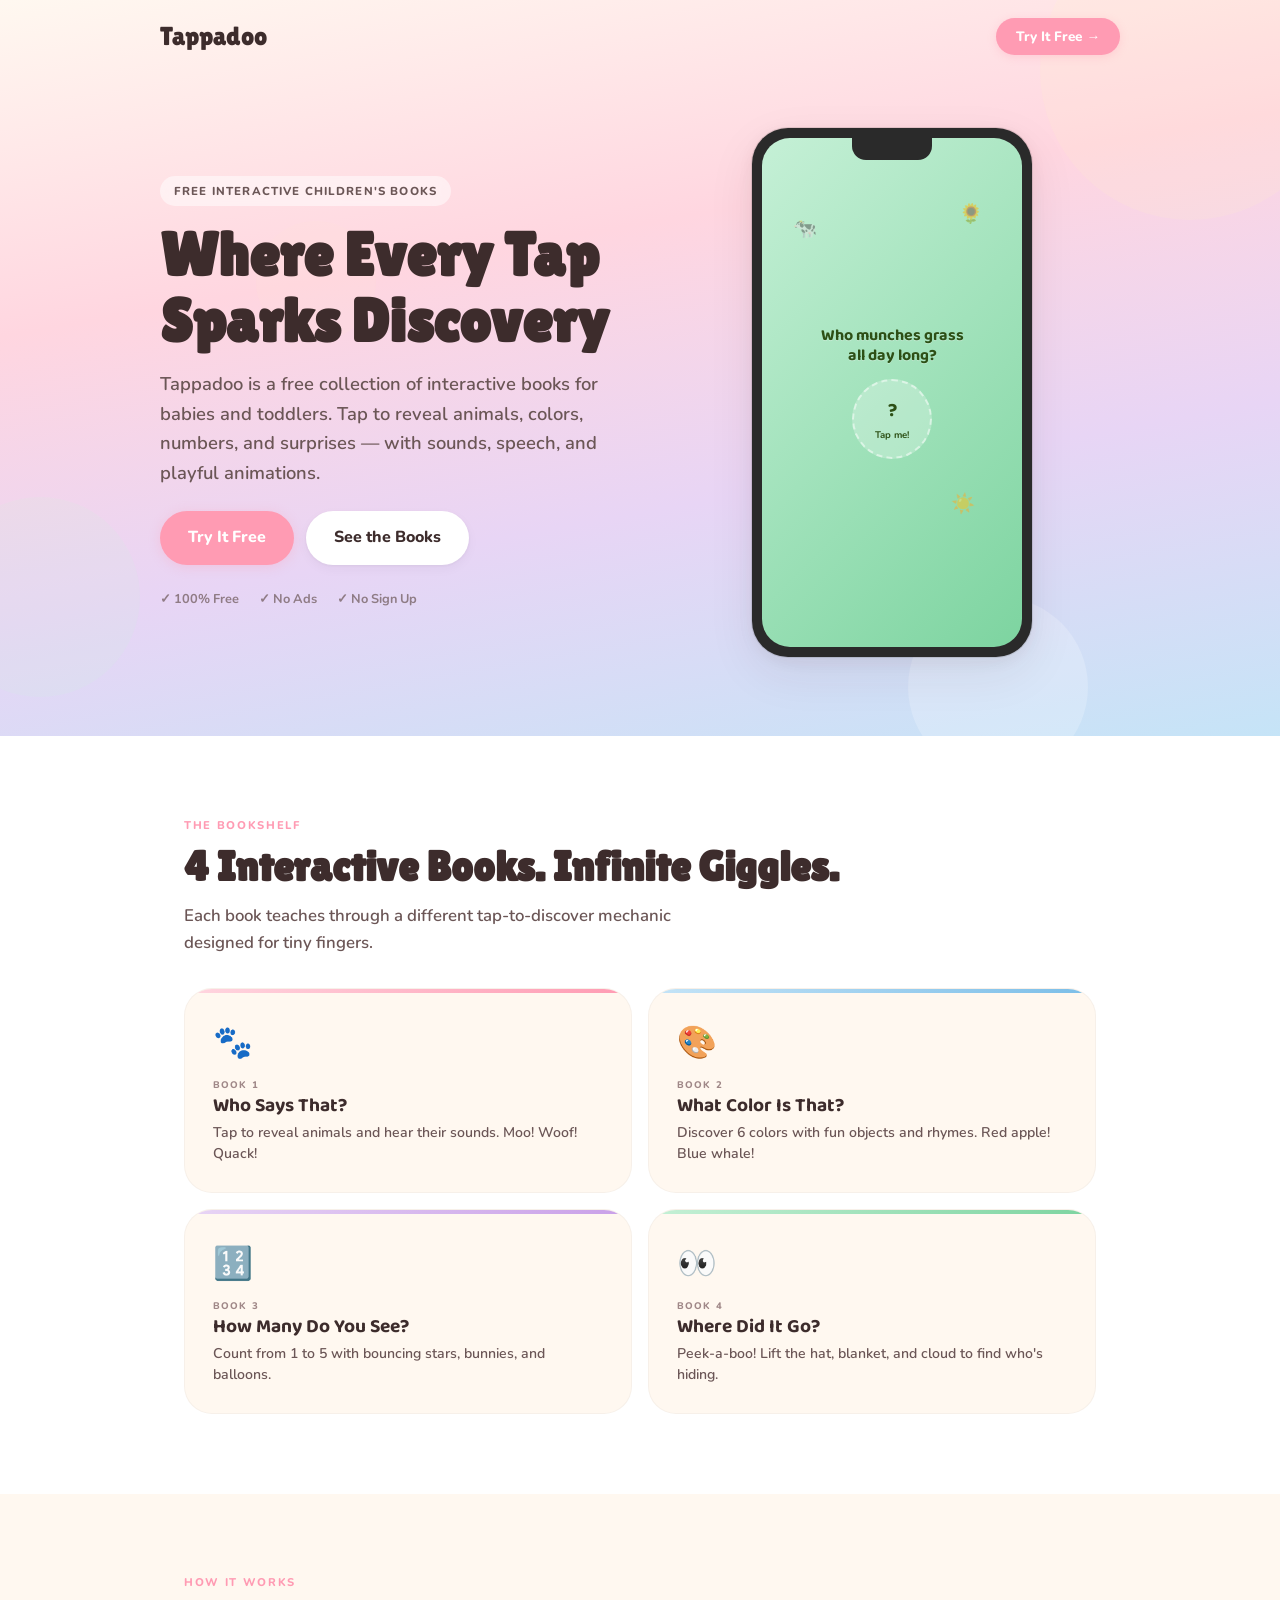
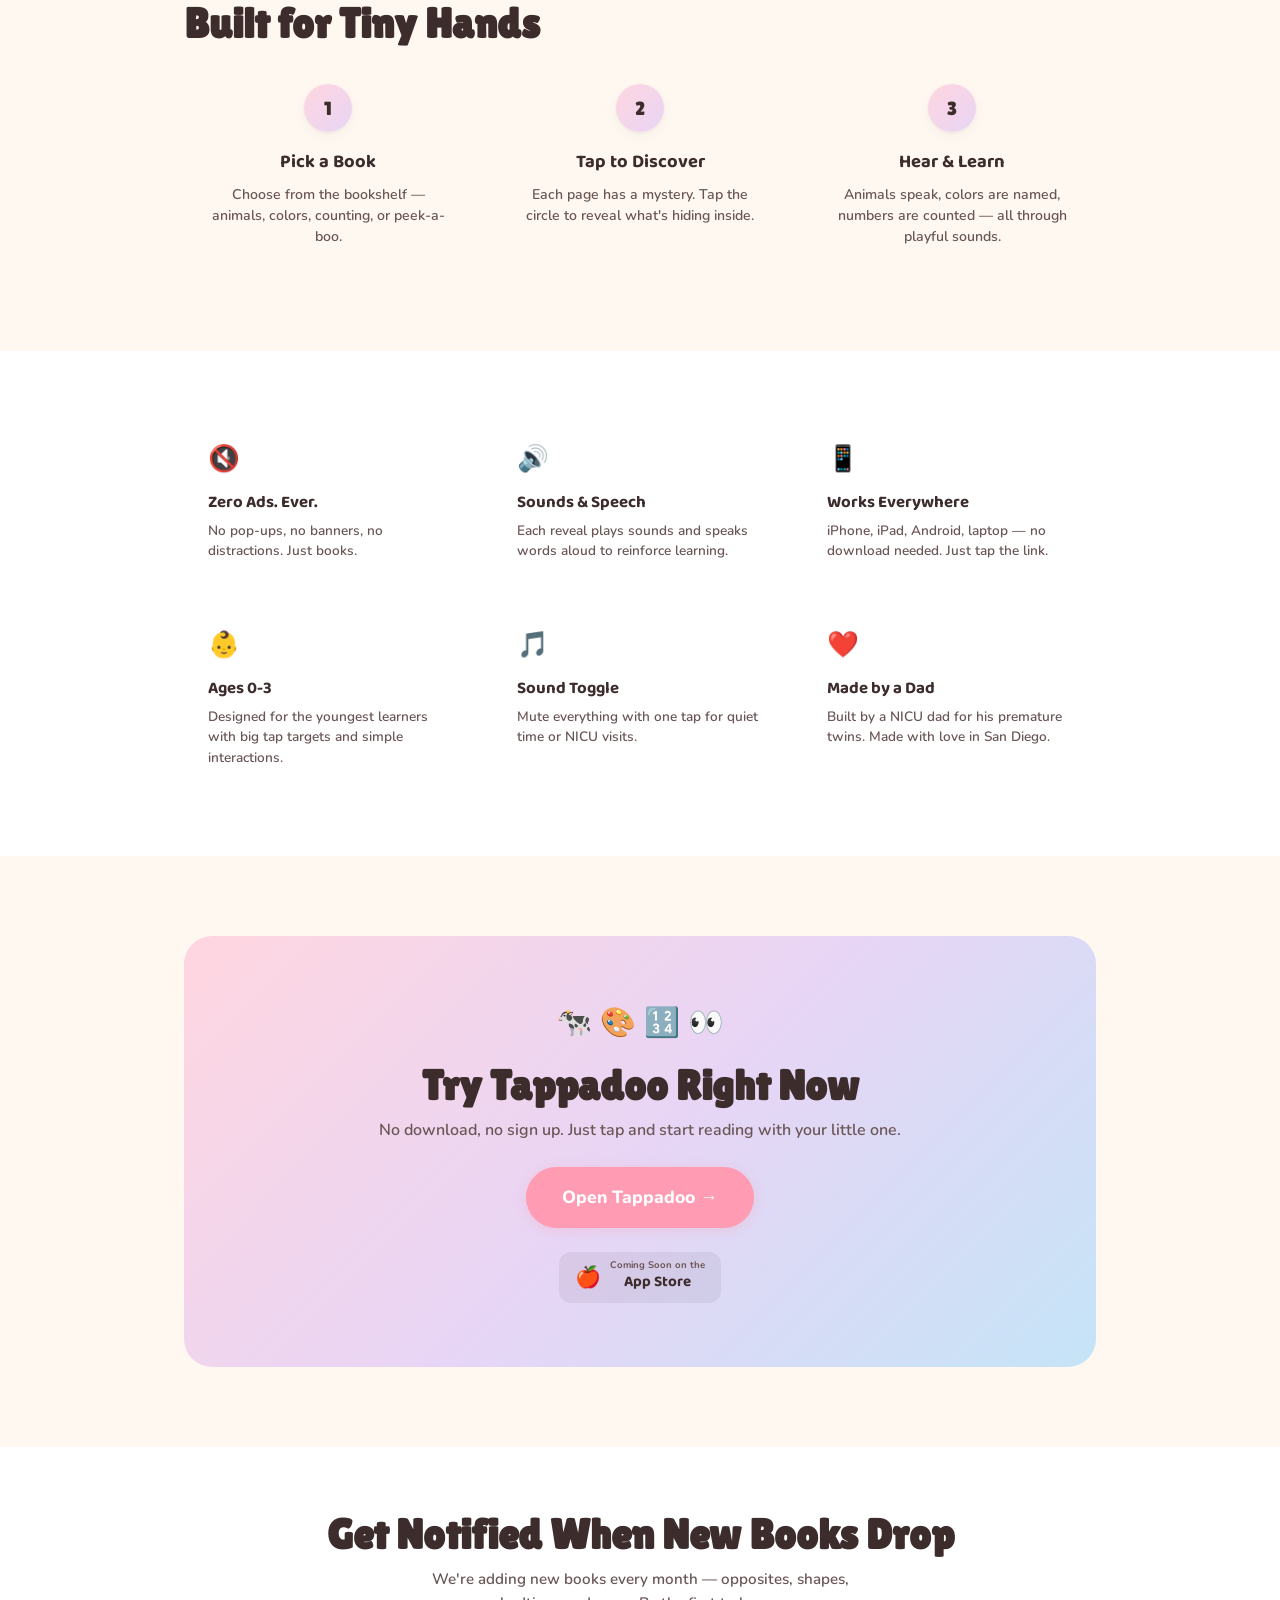
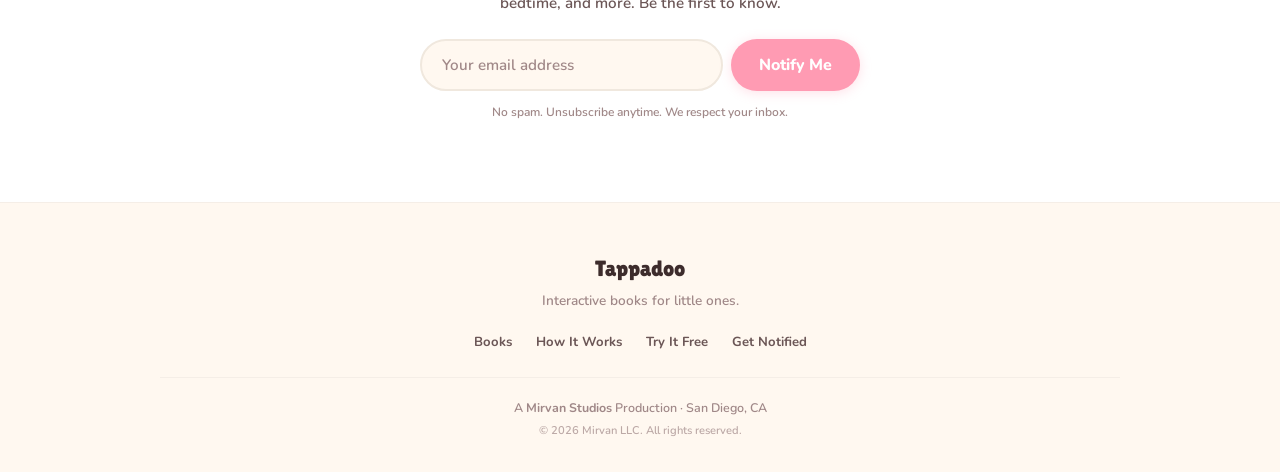
==== index.html @ 37765cff "first commit" ====
<!DOCTYPE html>
<html lang="en">
<head>
  <meta charset="UTF-8" />
  <meta name="viewport" content="width=device-width, initial-scale=1.0" />
  <title>Tappadoo — Free Interactive Books for Babies & Toddlers</title>
  <meta name="description" content="Tappadoo is a free interactive children's book app. Babies and toddlers learn animals, colors, counting, and more through tap-to-discover books. Try it free!" />
  <meta name="keywords" content="interactive children's book, baby book app, toddler learning app, interactive baby book, free kids book, educational app for babies" />
  <meta property="og:title" content="Tappadoo — Free Interactive Books for Babies & Toddlers" />
  <meta property="og:description" content="Tap, discover, and learn! Free interactive books that teach animals, colors, counting, and more." />
  <meta property="og:type" content="website" />
  <meta property="og:url" content="https://interactivechildrensbook.com" />
  <meta name="twitter:card" content="summary_large_image" />
  <meta name="theme-color" content="#FFF8F0" />
  <link rel="canonical" href="https://interactivechildrensbook.com" />
  <link rel="preconnect" href="https://fonts.googleapis.com" />
  <link href="https://fonts.googleapis.com/css2?family=Baloo+2:wght@400;500;600;700;800&family=Lilita+One&family=Nunito:wght@400;600;700;800&display=swap" rel="stylesheet" />
  <link rel="stylesheet" href="landing.css" />
</head>
<body>

  <!-- NAV -->
  <nav class="nav">
    <div class="nav-inner">
      <a href="/" class="nav-logo">Tappadoo</a>
      <a href="#try" class="nav-cta">Try It Free →</a>
    </div>
  </nav>

  <!-- HERO -->
  <header class="hero" id="top">
    <div class="hero-bg-shapes">
      <div class="shape shape-1"></div>
      <div class="shape shape-2"></div>
      <div class="shape shape-3"></div>
      <div class="shape shape-4"></div>
    </div>
    <div class="hero-inner">
      <div class="hero-text">
        <div class="hero-badge">Free Interactive Children's Books</div>
        <h1>Where Every Tap<br>Sparks Discovery</h1>
        <p class="hero-sub">Tappadoo is a free collection of interactive books for babies and toddlers. Tap to reveal animals, colors, numbers, and surprises — with sounds, speech, and playful animations.</p>
        <div class="hero-actions">
          <a href="#try" class="btn btn-primary">Try It Free</a>
          <a href="#books" class="btn btn-secondary">See the Books</a>
        </div>
        <div class="hero-trust">
          <span class="trust-item">✓ 100% Free</span>
          <span class="trust-item">✓ No Ads</span>
          <span class="trust-item">✓ No Sign Up</span>
        </div>
      </div>
      <div class="hero-visual">
        <div class="phone-frame">
          <div class="phone-screen">
            <div class="phone-demo">
              <div class="demo-bg"></div>
              <div class="demo-float demo-f1">🐄</div>
              <div class="demo-float demo-f2">🌻</div>
              <div class="demo-float demo-f3">☀️</div>
              <p class="demo-question">Who munches grass<br>all day long?</p>
              <div class="demo-tap-circle">
                <span>?</span>
                <small>Tap me!</small>
              </div>
            </div>
          </div>
        </div>
      </div>
    </div>
  </header>

  <!-- BOOKS -->
  <section class="books" id="books">
    <div class="section-inner">
      <div class="section-label">The Bookshelf</div>
      <h2>4 Interactive Books. Infinite Giggles.</h2>
      <p class="section-sub">Each book teaches through a different tap-to-discover mechanic designed for tiny fingers.</p>

      <div class="book-grid">
        <div class="book-item" style="--accent: #FFD6E0; --accent-deep: #FF9BB3;">
          <div class="book-item-icon">🐾</div>
          <div class="book-item-num">Book 1</div>
          <h3>Who Says That?</h3>
          <p>Tap to reveal animals and hear their sounds. Moo! Woof! Quack!</p>
        </div>
        <div class="book-item" style="--accent: #C5E4F7; --accent-deep: #7BBEE8;">
          <div class="book-item-icon">🎨</div>
          <div class="book-item-num">Book 2</div>
          <h3>What Color Is That?</h3>
          <p>Discover 6 colors with fun objects and rhymes. Red apple! Blue whale!</p>
        </div>
        <div class="book-item" style="--accent: #E8D5F5; --accent-deep: #C9A0E8;">
          <div class="book-item-icon">🔢</div>
          <div class="book-item-num">Book 3</div>
          <h3>How Many Do You See?</h3>
          <p>Count from 1 to 5 with bouncing stars, bunnies, and balloons.</p>
        </div>
        <div class="book-item" style="--accent: #C5F0D6; --accent-deep: #7DD4A0;">
          <div class="book-item-icon">👀</div>
          <div class="book-item-num">Book 4</div>
          <h3>Where Did It Go?</h3>
          <p>Peek-a-boo! Lift the hat, blanket, and cloud to find who's hiding.</p>
        </div>
      </div>
    </div>
  </section>

  <!-- HOW IT WORKS -->
  <section class="how" id="how">
    <div class="section-inner">
      <div class="section-label">How It Works</div>
      <h2>Built for Tiny Hands</h2>
      <div class="how-grid">
        <div class="how-step">
          <div class="how-num">1</div>
          <h3>Pick a Book</h3>
          <p>Choose from the bookshelf — animals, colors, counting, or peek-a-boo.</p>
        </div>
        <div class="how-step">
          <div class="how-num">2</div>
          <h3>Tap to Discover</h3>
          <p>Each page has a mystery. Tap the circle to reveal what's hiding inside.</p>
        </div>
        <div class="how-step">
          <div class="how-num">3</div>
          <h3>Hear & Learn</h3>
          <p>Animals speak, colors are named, numbers are counted — all through playful sounds.</p>
        </div>
      </div>
    </div>
  </section>

  <!-- FEATURES -->
  <section class="features">
    <div class="section-inner">
      <div class="features-grid">
        <div class="feature">
          <div class="feature-icon">🔇</div>
          <h3>Zero Ads. Ever.</h3>
          <p>No pop-ups, no banners, no distractions. Just books.</p>
        </div>
        <div class="feature">
          <div class="feature-icon">🔊</div>
          <h3>Sounds & Speech</h3>
          <p>Each reveal plays sounds and speaks words aloud to reinforce learning.</p>
        </div>
        <div class="feature">
          <div class="feature-icon">📱</div>
          <h3>Works Everywhere</h3>
          <p>iPhone, iPad, Android, laptop — no download needed. Just tap the link.</p>
        </div>
        <div class="feature">
          <div class="feature-icon">👶</div>
          <h3>Ages 0-3</h3>
          <p>Designed for the youngest learners with big tap targets and simple interactions.</p>
        </div>
        <div class="feature">
          <div class="feature-icon">🎵</div>
          <h3>Sound Toggle</h3>
          <p>Mute everything with one tap for quiet time or NICU visits.</p>
        </div>
        <div class="feature">
          <div class="feature-icon">❤️</div>
          <h3>Made by a Dad</h3>
          <p>Built by a NICU dad for his premature twins. Made with love in San Diego.</p>
        </div>
      </div>
    </div>
  </section>

  <!-- CTA -->
  <section class="cta-section" id="try">
    <div class="section-inner">
      <div class="cta-box">
        <div class="cta-emojis">
          <span>🐄</span><span>🎨</span><span>🔢</span><span>👀</span>
        </div>
        <h2>Try Tappadoo Right Now</h2>
        <p>No download, no sign up. Just tap and start reading with your little one.</p>
        <a href="https://tappadoo.vercel.app" target="_blank" rel="noopener" class="btn btn-primary btn-lg">Open Tappadoo →</a>
        <div class="cta-coming">
          <div class="app-store-badge">
            <span class="badge-icon">🍎</span>
            <div>
              <small>Coming Soon on the</small>
              <strong>App Store</strong>
            </div>
          </div>
        </div>
      </div>
    </div>
  </section>

  <!-- EMAIL SIGNUP -->
  <section class="signup" id="notify">
    <div class="section-inner">
      <h2>Get Notified When New Books Drop</h2>
      <p>We're adding new books every month — opposites, shapes, bedtime, and more. Be the first to know.</p>
      <form class="signup-form" action="https://formspree.io/f/YOURFORMID" method="POST">
        <input type="email" name="email" placeholder="Your email address" required />
        <button type="submit" class="btn btn-primary">Notify Me</button>
      </form>
      <small class="signup-note">No spam. Unsubscribe anytime. We respect your inbox.</small>
    </div>
  </section>

  <!-- FOOTER -->
  <footer class="footer">
    <div class="footer-inner">
      <div class="footer-brand">
        <span class="footer-logo">Tappadoo</span>
        <p>Interactive books for little ones.</p>
      </div>
      <div class="footer-links">
        <a href="#books">Books</a>
        <a href="#how">How It Works</a>
        <a href="#try">Try It Free</a>
        <a href="#notify">Get Notified</a>
      </div>
      <div class="footer-bottom">
        <p>A <strong>Mirvan Studios</strong> Production · San Diego, CA</p>
        <p class="footer-copy">© 2026 Mirvan LLC. All rights reserved.</p>
      </div>
    </div>
  </footer>

  <script>
    // Smooth scroll for anchor links
    document.querySelectorAll('a[href^="#"]').forEach(a => {
      a.addEventListener('click', e => {
        e.preventDefault();
        const el = document.querySelector(a.getAttribute('href'));
        if (el) el.scrollIntoView({ behavior: 'smooth', block: 'start' });
      });
    });

    // Navbar shrink on scroll
    const nav = document.querySelector('.nav');
    window.addEventListener('scroll', () => {
      nav.classList.toggle('nav-scrolled', window.scrollY > 40);
    });

    // Fade-in on scroll
    const observer = new IntersectionObserver((entries) => {
      entries.forEach(entry => {
        if (entry.isIntersecting) {
          entry.target.classList.add('visible');
        }
      });
    }, { threshold: 0.1, rootMargin: '0px 0px -40px 0px' });

    document.querySelectorAll('.book-item, .how-step, .feature, .cta-box').forEach(el => {
      el.classList.add('fade-target');
      observer.observe(el);
    });
  </script>
</body>
</html>
---- landing.css ----
/* ============================================
   TAPPADOO LANDING — landing.css
   Warm pastel nursery aesthetic
   ============================================ */

@import url('https://fonts.googleapis.com/css2?family=Baloo+2:wght@400;500;600;700;800&family=Lilita+One&family=Nunito:wght@400;600;700;800&display=swap');

:root {
  --cream: #FFF8F0;
  --cream-dark: #F0E8DE;
  --blush: #FFD6E0;
  --blush-deep: #FF9BB3;
  --lavender: #E8D5F5;
  --lavender-deep: #C9A0E8;
  --mint: #C5F0D6;
  --mint-deep: #7DD4A0;
  --sky: #C5E4F7;
  --sky-deep: #7BBEE8;
  --peach: #FFE0C8;
  --peach-deep: #FFB88A;
  --lemon: #FFF4B8;
  --coral: #FF8A80;
  --text: #3D2C2C;
  --text-mid: #6B5656;
  --text-light: #A08888;
  --white: #FFFFFF;
  --radius: 20px;
  --radius-lg: 28px;
  --shadow-sm: 0 1px 3px rgba(60,40,40,0.05), 0 4px 12px rgba(60,40,40,0.04);
  --shadow-md: 0 2px 8px rgba(60,40,40,0.06), 0 8px 24px rgba(60,40,40,0.06);
  --shadow-lg: 0 4px 16px rgba(60,40,40,0.06), 0 16px 48px rgba(60,40,40,0.08);
}

*, *::before, *::after { box-sizing: border-box; margin: 0; padding: 0; }

html {
  scroll-behavior: smooth;
  -webkit-text-size-adjust: 100%;
}

body {
  font-family: 'Nunito', sans-serif;
  background: var(--cream);
  color: var(--text);
  line-height: 1.6;
  overflow-x: hidden;
}

.section-inner {
  max-width: 960px;
  margin: 0 auto;
  padding: 0 1.5rem;
}

/* Scroll fade-in */
.fade-target {
  opacity: 0;
  transform: translateY(20px);
  transition: opacity 0.5s ease, transform 0.5s ease;
}

.fade-target.visible {
  opacity: 1;
  transform: translateY(0);
}

/* ============================================
   NAV
   ============================================ */
.nav {
  position: fixed;
  top: 0;
  left: 0;
  right: 0;
  z-index: 100;
  padding: 1rem 1.5rem;
  transition: all 0.3s ease;
}

.nav-scrolled {
  background: rgba(255,248,240,0.92);
  backdrop-filter: blur(12px);
  box-shadow: 0 1px 8px rgba(60,40,40,0.06);
  padding: 0.6rem 1.5rem;
}

.nav-inner {
  max-width: 960px;
  margin: 0 auto;
  display: flex;
  align-items: center;
  justify-content: space-between;
}

.nav-logo {
  font-family: 'Lilita One', cursive;
  font-size: 1.6rem;
  color: var(--text);
  text-decoration: none;
}

.nav-cta {
  font-family: 'Nunito', sans-serif;
  font-weight: 800;
  font-size: 0.85rem;
  color: var(--white);
  background: var(--blush-deep);
  padding: 8px 20px;
  border-radius: 50px;
  text-decoration: none;
  transition: all 0.2s ease;
  box-shadow: 0 2px 8px rgba(255,155,179,0.3);
}

.nav-cta:hover { transform: translateY(-1px); box-shadow: 0 4px 12px rgba(255,155,179,0.4); }

/* ============================================
   BUTTONS
   ============================================ */
.btn {
  display: inline-flex;
  align-items: center;
  gap: 0.4rem;
  font-family: 'Nunito', sans-serif;
  font-weight: 800;
  font-size: 1rem;
  padding: 14px 28px;
  border-radius: 50px;
  text-decoration: none;
  border: none;
  cursor: pointer;
  transition: all 0.2s ease;
}

.btn-primary {
  background: var(--blush-deep);
  color: var(--white);
  box-shadow: 0 2px 12px rgba(255,155,179,0.3);
}

.btn-primary:hover {
  transform: translateY(-2px);
  box-shadow: 0 4px 20px rgba(255,155,179,0.4);
}

.btn-secondary {
  background: var(--white);
  color: var(--text);
  box-shadow: var(--shadow-sm);
}

.btn-secondary:hover {
  transform: translateY(-2px);
  box-shadow: var(--shadow-md);
}

.btn-lg {
  font-size: 1.1rem;
  padding: 16px 36px;
}

/* ============================================
   HERO
   ============================================ */
.hero {
  position: relative;
  padding: 7rem 1.5rem 4rem;
  overflow: hidden;
  background: linear-gradient(170deg, var(--cream) 0%, var(--blush) 35%, var(--lavender) 65%, var(--sky) 100%);
}

.hero-bg-shapes {
  position: absolute;
  inset: 0;
  overflow: hidden;
  pointer-events: none;
}

.shape {
  position: absolute;
  border-radius: 50%;
  opacity: 0.12;
}

.shape-1 { width: 300px; height: 300px; background: var(--lemon); top: -80px; right: -60px; }
.shape-2 { width: 200px; height: 200px; background: var(--mint); bottom: 40px; left: -60px; }
.shape-3 { width: 120px; height: 120px; background: var(--peach); top: 30%; left: 20%; }
.shape-4 { width: 180px; height: 180px; background: var(--white); bottom: -40px; right: 15%; opacity: 0.2; }

.hero-inner {
  max-width: 960px;
  margin: 0 auto;
  display: grid;
  grid-template-columns: 1fr;
  gap: 3rem;
  align-items: center;
  position: relative;
  z-index: 1;
}

@media (min-width: 700px) {
  .hero-inner {
    grid-template-columns: 1fr 1fr;
    gap: 3rem;
  }
  .hero { padding: 8rem 1.5rem 5rem; }
}

.hero-badge {
  display: inline-block;
  font-size: 0.72rem;
  font-weight: 800;
  letter-spacing: 0.1em;
  text-transform: uppercase;
  background: rgba(255,255,255,0.5);
  backdrop-filter: blur(8px);
  color: var(--text-mid);
  padding: 6px 14px;
  border-radius: 50px;
  margin-bottom: 1rem;
}

.hero h1 {
  font-family: 'Lilita One', cursive;
  font-size: clamp(2.4rem, 7vw, 3.8rem);
  line-height: 1.08;
  color: var(--text);
  margin-bottom: 1rem;
}

.hero-sub {
  font-size: clamp(1rem, 2.5vw, 1.15rem);
  color: var(--text-mid);
  font-weight: 600;
  line-height: 1.6;
  max-width: 480px;
  margin-bottom: 1.5rem;
}

.hero-actions {
  display: flex;
  gap: 0.75rem;
  flex-wrap: wrap;
  margin-bottom: 1.5rem;
}

.hero-trust {
  display: flex;
  gap: 1.25rem;
  flex-wrap: wrap;
}

.trust-item {
  font-size: 0.8rem;
  font-weight: 700;
  color: var(--text-mid);
  opacity: 0.7;
}

/* Phone mockup */
.hero-visual {
  display: flex;
  justify-content: center;
}

.phone-frame {
  width: clamp(220px, 55vw, 280px);
  aspect-ratio: 9 / 17;
  background: #2A2A2A;
  border-radius: 36px;
  padding: 10px;
  box-shadow: var(--shadow-lg), 0 0 0 1px rgba(0,0,0,0.1);
  position: relative;
}

.phone-frame::before {
  content: '';
  position: absolute;
  top: 10px;
  left: 50%;
  transform: translateX(-50%);
  width: 80px;
  height: 22px;
  background: #2A2A2A;
  border-radius: 0 0 14px 14px;
  z-index: 2;
}

.phone-screen {
  width: 100%;
  height: 100%;
  border-radius: 28px;
  overflow: hidden;
  position: relative;
}

.phone-demo {
  width: 100%;
  height: 100%;
  display: flex;
  flex-direction: column;
  align-items: center;
  justify-content: center;
  position: relative;
  padding: 1rem;
}

.demo-bg {
  position: absolute;
  inset: 0;
  background: linear-gradient(135deg, #C5F0D6 0%, #7DD4A0 100%);
}

.demo-float {
  position: absolute;
  font-size: 1.2rem;
  opacity: 0.5;
  z-index: 1;
}

.demo-f1 { top: 15%; left: 12%; animation: floatAround 6s ease-in-out infinite; }
.demo-f2 { top: 12%; right: 15%; animation: floatAround 5s ease-in-out 0.5s infinite; }
.demo-f3 { bottom: 25%; right: 18%; animation: floatAround 7s ease-in-out 1s infinite; }

.demo-question {
  font-family: 'Baloo 2', cursive;
  font-size: clamp(0.85rem, 2.5vw, 1rem);
  font-weight: 700;
  color: #2d5016;
  text-align: center;
  position: relative;
  z-index: 1;
  line-height: 1.3;
  margin-bottom: 0.75rem;
  text-shadow: 0 1px 0 rgba(255,255,255,0.3);
}

.demo-tap-circle {
  width: 80px;
  height: 80px;
  border-radius: 50%;
  background: rgba(255,255,255,0.25);
  border: 2px dashed rgba(255,255,255,0.5);
  display: flex;
  flex-direction: column;
  align-items: center;
  justify-content: center;
  position: relative;
  z-index: 1;
  animation: pulse 2s ease-in-out infinite;
  color: #2d5016;
}

.demo-tap-circle span {
  font-family: 'Baloo 2', cursive;
  font-size: 1.2rem;
  font-weight: 700;
}

.demo-tap-circle small {
  font-family: 'Nunito', sans-serif;
  font-size: 0.6rem;
  font-weight: 700;
}

@keyframes floatAround {
  0%, 100% { transform: translateY(0) rotate(0deg); }
  25% { transform: translateY(-8px) rotate(4deg); }
  75% { transform: translateY(-12px) rotate(-3deg); }
}

@keyframes pulse {
  0%, 100% { transform: scale(1); }
  50% { transform: scale(1.05); opacity: 0.85; }
}

/* ============================================
   SECTION STYLING
   ============================================ */
.section-label {
  font-family: 'Nunito', sans-serif;
  font-size: 0.7rem;
  font-weight: 800;
  letter-spacing: 0.15em;
  text-transform: uppercase;
  color: var(--blush-deep);
  margin-bottom: 0.5rem;
}

section h2 {
  font-family: 'Lilita One', cursive;
  font-size: clamp(1.8rem, 5vw, 2.6rem);
  line-height: 1.15;
  color: var(--text);
  margin-bottom: 0.75rem;
}

.section-sub {
  font-size: clamp(0.95rem, 2.3vw, 1.05rem);
  color: var(--text-mid);
  font-weight: 600;
  max-width: 520px;
  margin-bottom: 2rem;
}

/* ============================================
   BOOKS SECTION
   ============================================ */
.books {
  padding: 5rem 0;
  background: var(--white);
  position: relative;
}

.books::before {
  content: '';
  position: absolute;
  top: -1px;
  left: -5%;
  width: 110%;
  height: 40px;
  background: var(--white);
  border-radius: 0 0 50% 50%;
}

.book-grid {
  display: grid;
  grid-template-columns: 1fr;
  gap: 1rem;
}

@media (min-width: 550px) {
  .book-grid { grid-template-columns: 1fr 1fr; }
}

.book-item {
  background: var(--cream);
  border-radius: var(--radius-lg);
  padding: 1.75rem;
  position: relative;
  overflow: hidden;
  transition: all 0.25s ease;
  border: 1.5px solid rgba(0,0,0,0.03);
}

.book-item::before {
  content: '';
  position: absolute;
  top: 0;
  left: 0;
  right: 0;
  height: 4px;
  background: linear-gradient(90deg, var(--accent), var(--accent-deep));
  border-radius: var(--radius-lg) var(--radius-lg) 0 0;
}

.book-item:hover {
  transform: translateY(-3px);
  box-shadow: var(--shadow-md);
}

.book-item-icon {
  font-size: 2rem;
  margin-bottom: 0.5rem;
}

.book-item-num {
  font-size: 0.6rem;
  font-weight: 800;
  letter-spacing: 0.12em;
  text-transform: uppercase;
  color: var(--text-light);
  margin-bottom: 0.15rem;
}

.book-item h3 {
  font-family: 'Baloo 2', cursive;
  font-size: 1.2rem;
  font-weight: 700;
  color: var(--text);
  margin-bottom: 0.3rem;
  line-height: 1.2;
}

.book-item p {
  font-size: 0.88rem;
  color: var(--text-mid);
  font-weight: 600;
  line-height: 1.5;
}

/* ============================================
   HOW IT WORKS
   ============================================ */
.how {
  padding: 5rem 0;
  background: var(--cream);
}

.how-grid {
  display: grid;
  grid-template-columns: 1fr;
  gap: 1.5rem;
}

@media (min-width: 650px) {
  .how-grid { grid-template-columns: 1fr 1fr 1fr; }
}

.how-step {
  text-align: center;
  padding: 1.5rem;
}

.how-num {
  width: 48px;
  height: 48px;
  border-radius: 50%;
  background: linear-gradient(135deg, var(--blush), var(--lavender));
  display: flex;
  align-items: center;
  justify-content: center;
  font-family: 'Lilita One', cursive;
  font-size: 1.2rem;
  color: var(--text);
  margin: 0 auto 1rem;
  box-shadow: var(--shadow-sm);
}

.how-step h3 {
  font-family: 'Baloo 2', cursive;
  font-size: 1.15rem;
  font-weight: 700;
  margin-bottom: 0.4rem;
}

.how-step p {
  font-size: 0.88rem;
  color: var(--text-mid);
  font-weight: 600;
  line-height: 1.5;
}

/* ============================================
   FEATURES
   ============================================ */
.features {
  padding: 4rem 0;
  background: var(--white);
}

.features-grid {
  display: grid;
  grid-template-columns: 1fr;
  gap: 1rem;
}

@media (min-width: 550px) {
  .features-grid { grid-template-columns: 1fr 1fr; }
}

@media (min-width: 800px) {
  .features-grid { grid-template-columns: 1fr 1fr 1fr; }
}

.feature {
  padding: 1.5rem;
  border-radius: var(--radius);
  transition: all 0.25s ease;
}

.feature:hover {
  background: var(--cream);
}

.feature-icon {
  font-size: 1.6rem;
  margin-bottom: 0.6rem;
}

.feature h3 {
  font-family: 'Baloo 2', cursive;
  font-size: 1.05rem;
  font-weight: 700;
  margin-bottom: 0.25rem;
}

.feature p {
  font-size: 0.85rem;
  color: var(--text-mid);
  font-weight: 600;
  line-height: 1.5;
}

/* ============================================
   CTA
   ============================================ */
.cta-section {
  padding: 5rem 0;
  background: var(--cream);
}

.cta-box {
  background: linear-gradient(135deg, var(--blush) 0%, var(--lavender) 50%, var(--sky) 100%);
  border-radius: var(--radius-lg);
  padding: clamp(2.5rem, 6vw, 4rem) clamp(1.5rem, 4vw, 3rem);
  text-align: center;
  position: relative;
  overflow: hidden;
}

.cta-emojis {
  display: flex;
  justify-content: center;
  gap: 0.5rem;
  font-size: 1.8rem;
  margin-bottom: 1rem;
}

.cta-box h2 {
  color: var(--text);
  margin-bottom: 0.5rem;
}

.cta-box p {
  color: var(--text-mid);
  font-weight: 600;
  margin-bottom: 1.5rem;
  font-size: 1rem;
}

.cta-coming {
  margin-top: 1.5rem;
}

.app-store-badge {
  display: inline-flex;
  align-items: center;
  gap: 0.6rem;
  background: rgba(0,0,0,0.06);
  padding: 8px 16px;
  border-radius: 12px;
}

.badge-icon { font-size: 1.3rem; }

.app-store-badge small {
  display: block;
  font-size: 0.6rem;
  font-weight: 700;
  color: var(--text-mid);
  line-height: 1;
}

.app-store-badge strong {
  font-family: 'Baloo 2', cursive;
  font-size: 0.95rem;
  color: var(--text);
  line-height: 1;
}

/* ============================================
   EMAIL SIGNUP
   ============================================ */
.signup {
  padding: 4rem 0 5rem;
  background: var(--white);
  text-align: center;
}

.signup h2 {
  margin-bottom: 0.5rem;
}

.signup > .section-inner > p {
  color: var(--text-mid);
  font-weight: 600;
  font-size: 0.95rem;
  max-width: 440px;
  margin: 0 auto 1.5rem;
}

.signup-form {
  display: flex;
  gap: 0.5rem;
  max-width: 440px;
  margin: 0 auto;
  flex-wrap: wrap;
  justify-content: center;
}

.signup-form input {
  flex: 1;
  min-width: 200px;
  padding: 14px 20px;
  border: 2px solid var(--cream-dark);
  border-radius: 50px;
  font-family: 'Nunito', sans-serif;
  font-size: 0.95rem;
  font-weight: 600;
  color: var(--text);
  background: var(--cream);
  outline: none;
  transition: border-color 0.2s ease;
}

.signup-form input:focus {
  border-color: var(--blush-deep);
}

.signup-form input::placeholder {
  color: var(--text-light);
}

.signup-note {
  display: block;
  margin-top: 0.75rem;
  font-size: 0.75rem;
  color: var(--text-light);
  font-weight: 600;
}

/* ============================================
   FOOTER
   ============================================ */
.footer {
  background: var(--cream);
  padding: 3rem 1.5rem 2rem;
  border-top: 1px solid rgba(0,0,0,0.04);
}

.footer-inner {
  max-width: 960px;
  margin: 0 auto;
  text-align: center;
}

.footer-logo {
  font-family: 'Lilita One', cursive;
  font-size: 1.4rem;
  color: var(--text);
}

.footer-brand p {
  font-size: 0.85rem;
  color: var(--text-light);
  font-weight: 600;
  margin-top: 0.2rem;
}

.footer-links {
  display: flex;
  gap: 1.5rem;
  justify-content: center;
  flex-wrap: wrap;
  margin: 1.25rem 0;
}

.footer-links a {
  font-size: 0.82rem;
  font-weight: 700;
  color: var(--text-mid);
  text-decoration: none;
  transition: color 0.2s ease;
}

.footer-links a:hover { color: var(--blush-deep); }

.footer-bottom {
  margin-top: 1.5rem;
  padding-top: 1.25rem;
  border-top: 1px solid rgba(0,0,0,0.04);
}

.footer-bottom p {
  font-size: 0.78rem;
  color: var(--text-light);
  font-weight: 600;
}

.footer-copy {
  margin-top: 0.25rem;
  font-size: 0.7rem !important;
  opacity: 0.7;
}

/* ============================================
   MOBILE TWEAKS
   ============================================ */
@media (max-width: 500px) {
  .hero { padding: 6rem 1.25rem 3rem; }
  .hero-actions { flex-direction: column; }
  .hero-actions .btn { text-align: center; justify-content: center; }
  .phone-frame { width: 200px; }
}
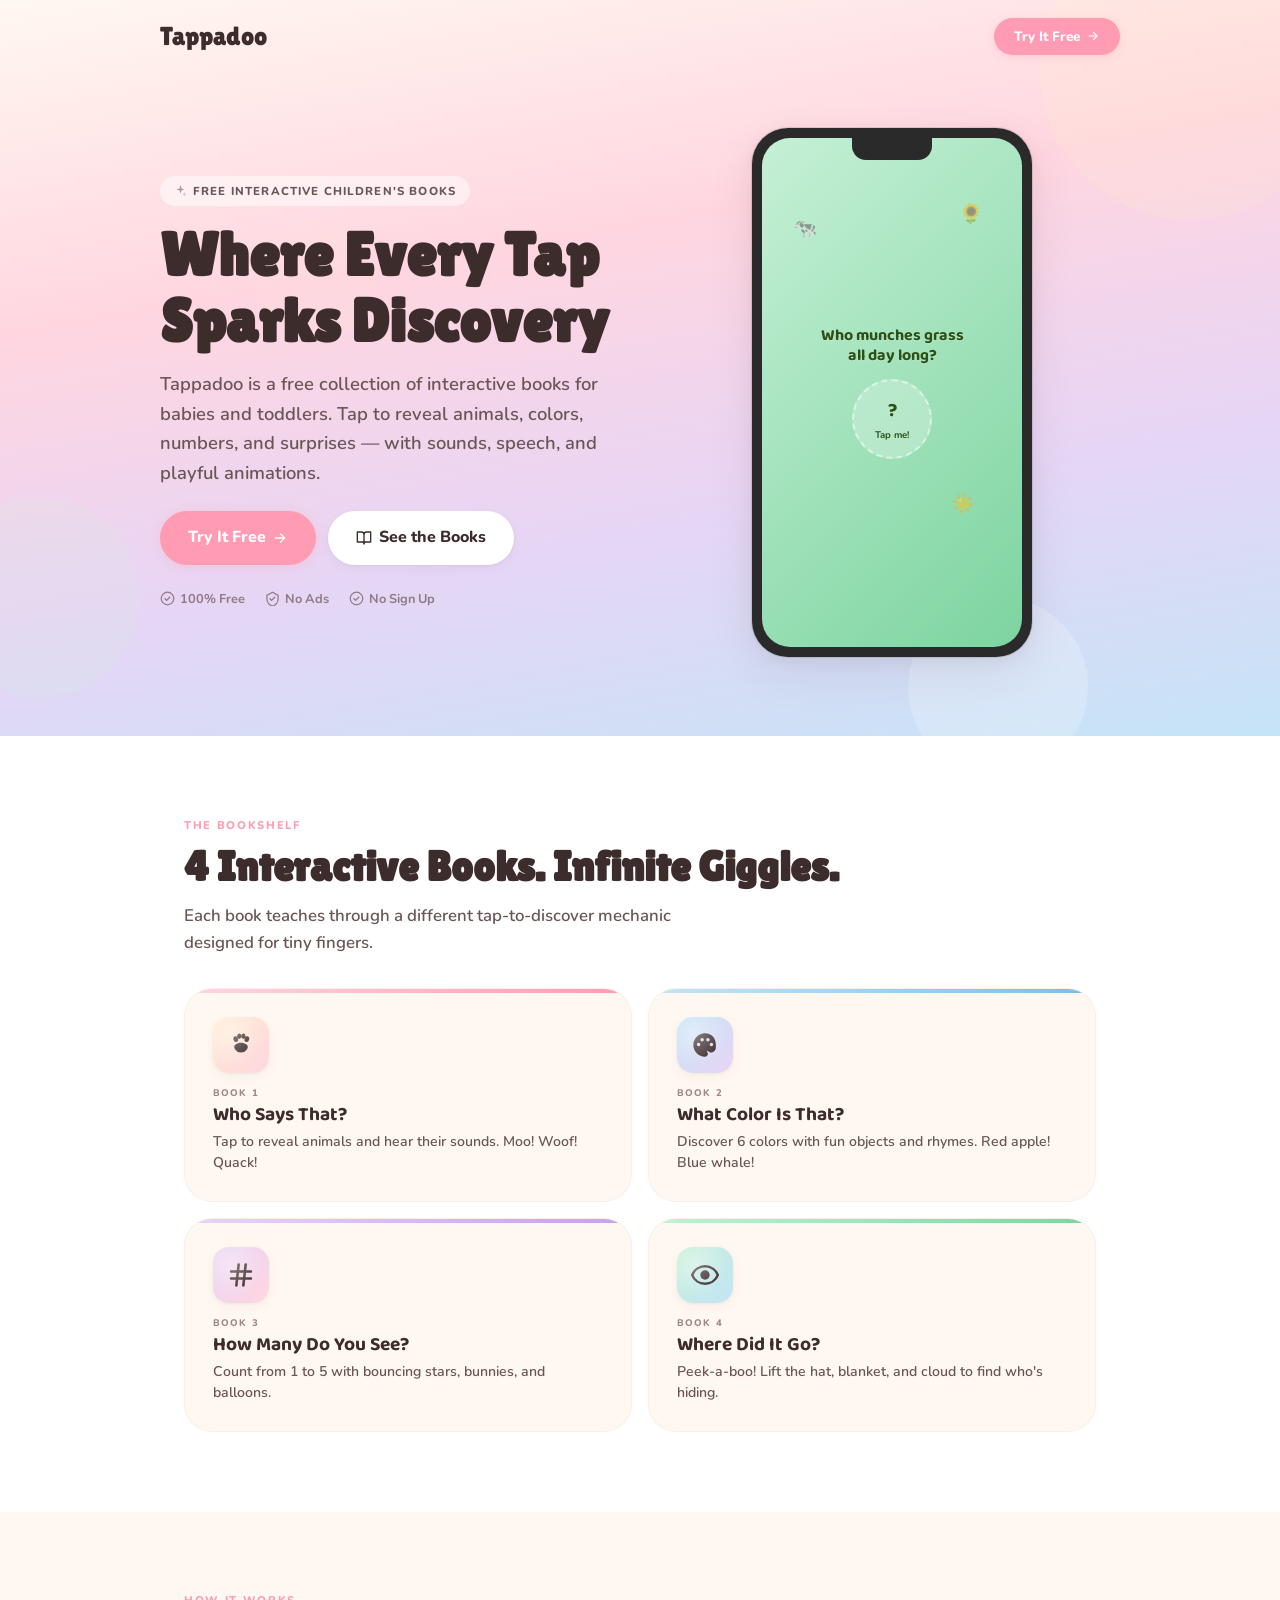
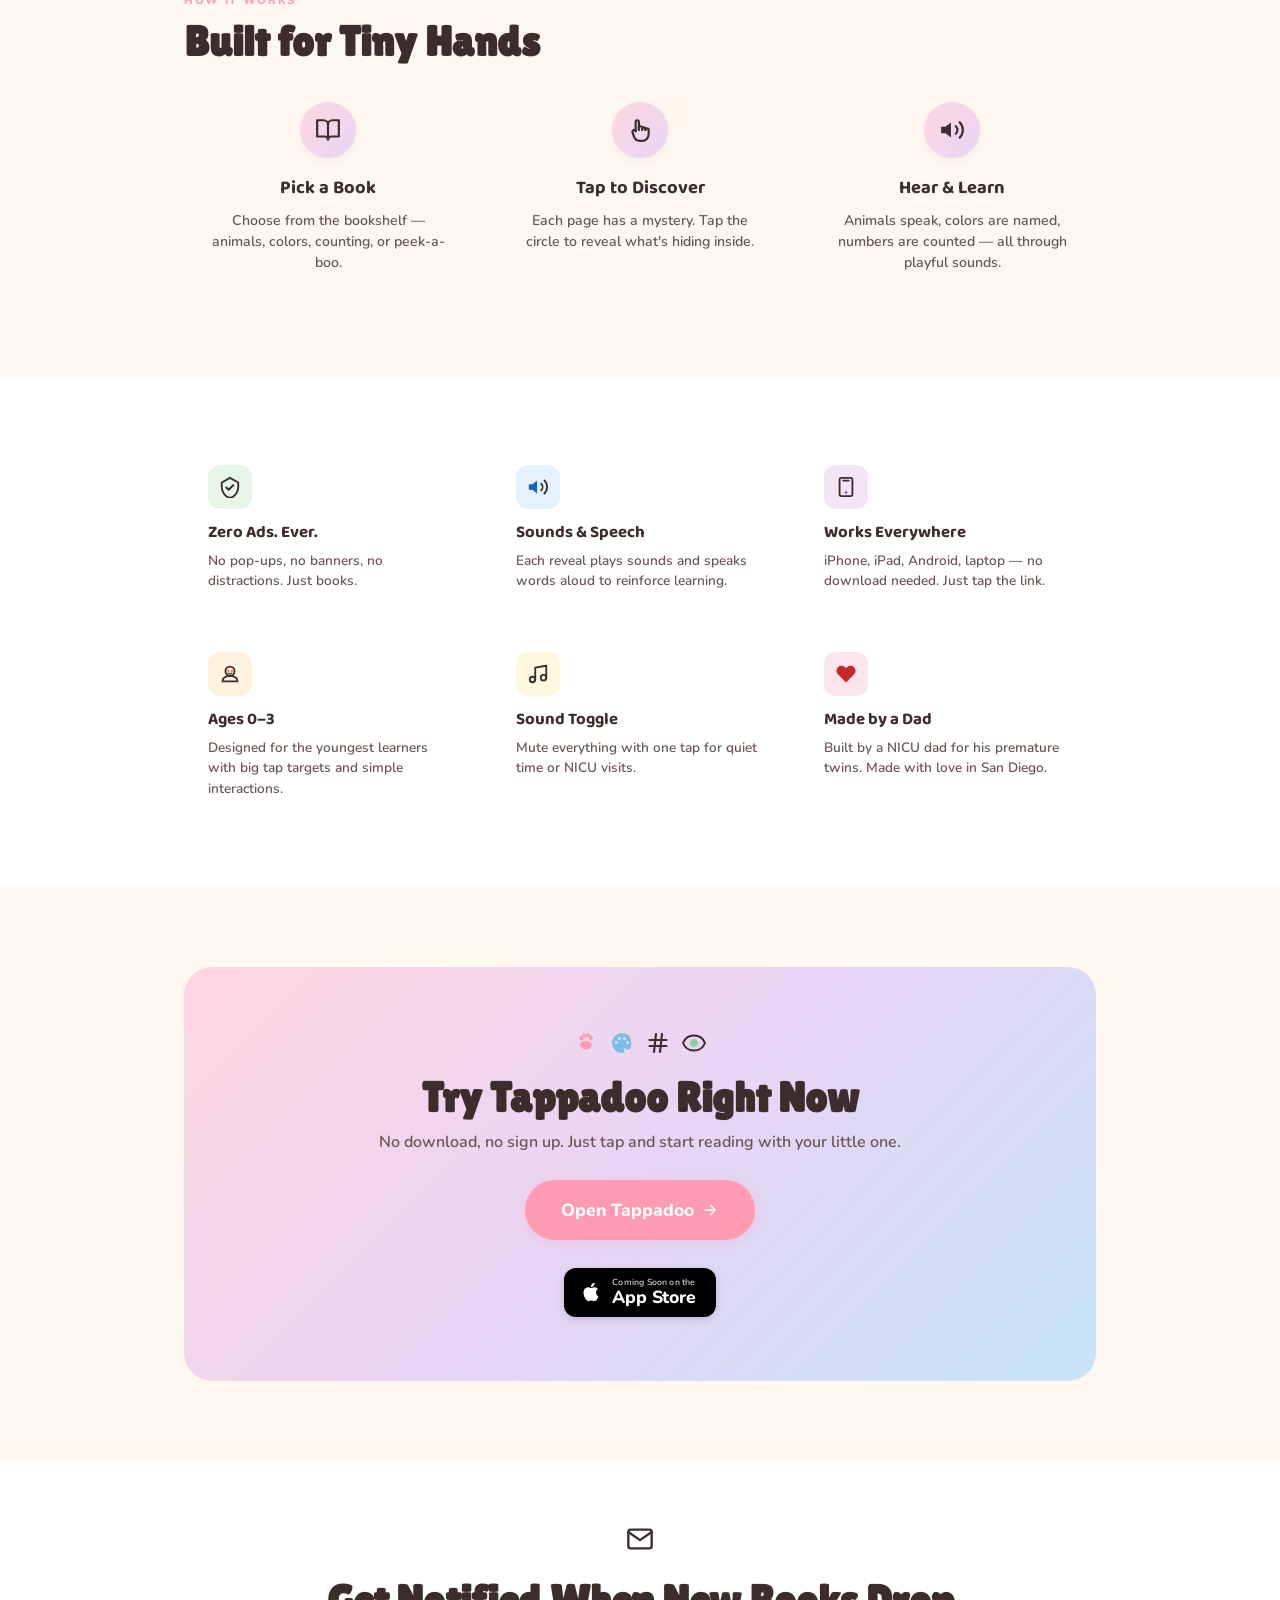
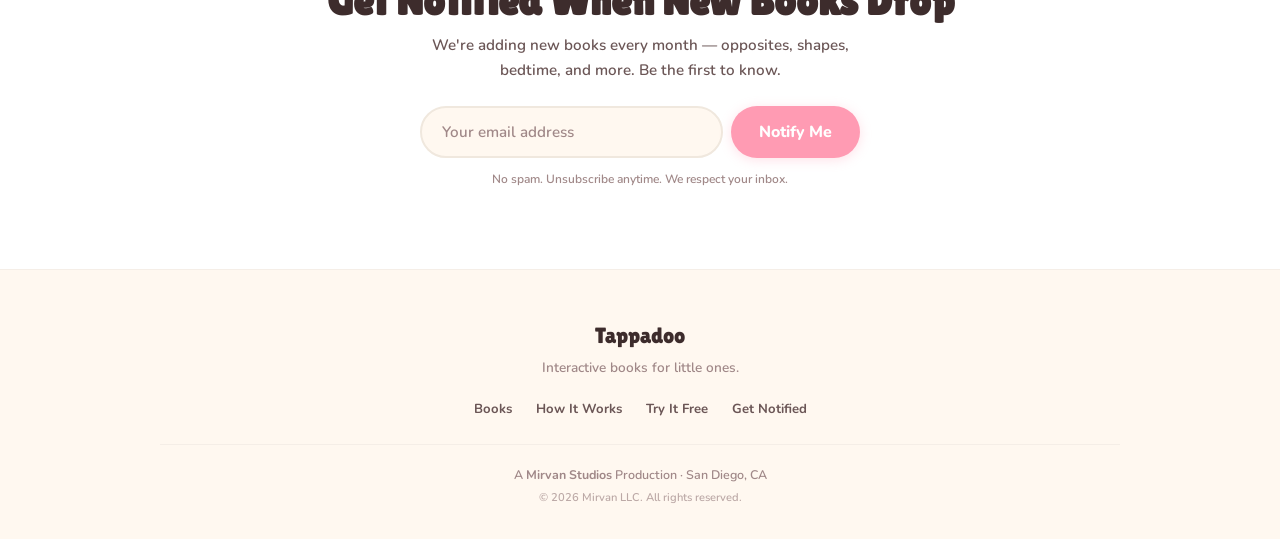
==== commit dc654d7a: "Enhance landing page styles with SVG icons and improved animations; streamline CSS for readability a" ====
--- a/index.html
+++ b/index.html
@@ -19,11 +19,32 @@
 </head>
 <body>
 
+  <!-- INLINE SVG DEFS -->
+  <svg xmlns="http://www.w3.org/2000/svg" style="display:none;">
+    <symbol id="i-apple" viewBox="0 0 24 24"><path d="M18.71 19.5c-.83 1.24-1.71 2.45-3.05 2.47-1.34.03-1.77-.79-3.29-.79-1.53 0-2 .77-3.27.82-1.31.05-2.3-1.32-3.14-2.53C4.25 17 2.94 12.45 4.7 9.39c.87-1.52 2.43-2.48 4.12-2.51 1.28-.02 2.5.87 3.29.87.78 0 2.26-1.07 3.8-.91.65.03 2.47.26 3.64 1.98-.09.06-2.17 1.28-2.15 3.81.03 3.02 2.65 4.03 2.68 4.04-.03.07-.42 1.44-1.38 2.83M13 3.5c.73-.83 1.94-1.46 2.94-1.5.13 1.17-.34 2.35-1.04 3.19-.69.85-1.83 1.51-2.95 1.42-.15-1.15.41-2.35 1.05-3.11z"/></symbol>
+    <symbol id="i-paw" viewBox="0 0 24 24"><path d="M12 18.5c-2.5 0-4.5-1.5-5.5-3.5-.6-1.2-.3-2.7.8-3.5 1.5-1.1 3-1.5 4.7-1.5s3.2.4 4.7 1.5c1.1.8 1.4 2.3.8 3.5-1 2-3 3.5-5.5 3.5z"/><ellipse cx="7.5" cy="7" rx="2" ry="2.5" transform="rotate(-15 7.5 7)"/><ellipse cx="10.5" cy="4.5" rx="1.8" ry="2.3"/><ellipse cx="14" cy="4.5" rx="1.8" ry="2.3"/><ellipse cx="17" cy="7" rx="2" ry="2.5" transform="rotate(15 17 7)"/></symbol>
+    <symbol id="i-palette" viewBox="0 0 24 24"><path d="M12 2C6.49 2 2 6.49 2 12s4.49 10 10 10c1.38 0 2.5-1.12 2.5-2.5 0-.61-.23-1.2-.64-1.67a.528.528 0 01.12-.68c.29-.22.62-.13.82.12.62.78 1.53 1.23 2.5 1.23 2.21 0 4-2.01 4-4.5C22 6.04 17.51 2 12 2zM6.5 13a1.5 1.5 0 110-3 1.5 1.5 0 010 3zm3-4a1.5 1.5 0 110-3 1.5 1.5 0 010 3zm5 0a1.5 1.5 0 110-3 1.5 1.5 0 010 3zm3 4a1.5 1.5 0 110-3 1.5 1.5 0 010 3z"/></symbol>
+    <symbol id="i-hash" viewBox="0 0 24 24"><path d="M10 3L8 21M16 3l-2 18M3.5 9h17M3.5 15h17" fill="none" stroke="currentColor" stroke-width="2.2" stroke-linecap="round"/></symbol>
+    <symbol id="i-eye" viewBox="0 0 24 24"><path d="M12 4.5C7 4.5 2.73 7.61 1 12c1.73 4.39 6 7.5 11 7.5s9.27-3.11 11-7.5c-1.73-4.39-6-7.5-11-7.5z" fill="none" stroke="currentColor" stroke-width="2"/><circle cx="12" cy="12" r="3.5"/></symbol>
+    <symbol id="i-check" viewBox="0 0 24 24"><circle cx="12" cy="12" r="10" fill="none" stroke="currentColor" stroke-width="2"/><path d="M8 12.5l2.5 2.5 5-5" fill="none" stroke="currentColor" stroke-width="2.2" stroke-linecap="round" stroke-linejoin="round"/></symbol>
+    <symbol id="i-shield" viewBox="0 0 24 24"><path d="M12 2L3 7v5c0 5.55 3.84 10.74 9 12 5.16-1.26 9-6.45 9-12V7l-9-5z" fill="none" stroke="currentColor" stroke-width="2"/><path d="M8 12.5l2.5 2.5 5-5" fill="none" stroke="currentColor" stroke-width="2.2" stroke-linecap="round" stroke-linejoin="round"/></symbol>
+    <symbol id="i-sound" viewBox="0 0 24 24"><path d="M11 5L6 9H2v6h4l5 4V5z"/><path d="M15.54 8.46a5 5 0 010 7.07M19.07 4.93a10 10 0 010 14.14" fill="none" stroke="currentColor" stroke-width="2" stroke-linecap="round"/></symbol>
+    <symbol id="i-device" viewBox="0 0 24 24"><rect x="5" y="2" width="14" height="20" rx="2" fill="none" stroke="currentColor" stroke-width="2"/><circle cx="12" cy="18" r="1"/><line x1="9" y1="5" x2="15" y2="5" stroke="currentColor" stroke-width="2" stroke-linecap="round"/></symbol>
+    <symbol id="i-baby" viewBox="0 0 24 24"><circle cx="12" cy="9" r="5" fill="none" stroke="currentColor" stroke-width="2"/><path d="M12 14c-4.42 0-8 2.24-8 5v1h16v-1c0-2.76-3.58-5-8-5z" fill="none" stroke="currentColor" stroke-width="2"/><circle cx="10" cy="8.5" r="0.8"/><circle cx="14" cy="8.5" r="0.8"/><path d="M10 11c.5.6 1.2 1 2 1s1.5-.4 2-1" fill="none" stroke="currentColor" stroke-width="1.5" stroke-linecap="round"/></symbol>
+    <symbol id="i-music" viewBox="0 0 24 24"><path d="M9 18V5l12-2v13" fill="none" stroke="currentColor" stroke-width="2" stroke-linecap="round" stroke-linejoin="round"/><circle cx="6" cy="18" r="3" fill="none" stroke="currentColor" stroke-width="2"/><circle cx="18" cy="16" r="3" fill="none" stroke="currentColor" stroke-width="2"/></symbol>
+    <symbol id="i-heart" viewBox="0 0 24 24"><path d="M20.84 4.61a5.5 5.5 0 00-7.78 0L12 5.67l-1.06-1.06a5.5 5.5 0 00-7.78 7.78L12 21.23l8.84-8.84a5.5 5.5 0 000-7.78z"/></symbol>
+    <symbol id="i-book" viewBox="0 0 24 24"><path d="M2 3h6a4 4 0 014 4v14a3 3 0 00-3-3H2V3zM22 3h-6a4 4 0 00-4 4v14a3 3 0 013-3h7V3z" fill="none" stroke="currentColor" stroke-width="2" stroke-linecap="round" stroke-linejoin="round"/></symbol>
+    <symbol id="i-tap" viewBox="0 0 24 24"><path d="M8 13V4.5a1.5 1.5 0 013 0V12" fill="none" stroke="currentColor" stroke-width="2" stroke-linecap="round"/><path d="M11 11.5V10a1.5 1.5 0 013 0v1.5" fill="none" stroke="currentColor" stroke-width="2" stroke-linecap="round"/><path d="M14 12v-1a1.5 1.5 0 013 0v1" fill="none" stroke="currentColor" stroke-width="2" stroke-linecap="round"/><path d="M17 12a1.5 1.5 0 013 0v4a6 6 0 01-6 6h-2a6 6 0 01-5.69-4.1L5 13.5a1.5 1.5 0 012.47-1.15L8 13" fill="none" stroke="currentColor" stroke-width="2" stroke-linecap="round" stroke-linejoin="round"/></symbol>
+    <symbol id="i-sparkle" viewBox="0 0 24 24"><path d="M12 2l2.09 6.26L20 10l-5.91 1.74L12 18l-2.09-6.26L4 10l5.91-1.74L12 2z"/><path d="M19 15l1.04 3.13L23 19l-2.96.87L19 23l-1.04-3.13L15 19l2.96-.87L19 15z" opacity=".6"/></symbol>
+    <symbol id="i-arrow" viewBox="0 0 24 24"><path d="M5 12h14M13 6l6 6-6 6" fill="none" stroke="currentColor" stroke-width="2" stroke-linecap="round" stroke-linejoin="round"/></symbol>
+    <symbol id="i-mail" viewBox="0 0 24 24"><rect x="2" y="4" width="20" height="16" rx="2" fill="none" stroke="currentColor" stroke-width="2"/><path d="M22 6l-10 7L2 6" fill="none" stroke="currentColor" stroke-width="2" stroke-linecap="round" stroke-linejoin="round"/></symbol>
+  </svg>
+
   <!-- NAV -->
   <nav class="nav">
     <div class="nav-inner">
       <a href="/" class="nav-logo">Tappadoo</a>
-      <a href="#try" class="nav-cta">Try It Free →</a>
+      <a href="#try" class="nav-cta">Try It Free <svg width="14" height="14"><use href="#i-arrow"/></svg></a>
     </div>
   </nav>
 
@@ -37,17 +58,20 @@
     </div>
     <div class="hero-inner">
       <div class="hero-text">
-        <div class="hero-badge">Free Interactive Children's Books</div>
+        <div class="hero-badge">
+          <svg width="13" height="13" style="fill:currentColor; opacity:0.55;"><use href="#i-sparkle"/></svg>
+          Free Interactive Children's Books
+        </div>
         <h1>Where Every Tap<br>Sparks Discovery</h1>
         <p class="hero-sub">Tappadoo is a free collection of interactive books for babies and toddlers. Tap to reveal animals, colors, numbers, and surprises — with sounds, speech, and playful animations.</p>
         <div class="hero-actions">
-          <a href="#try" class="btn btn-primary">Try It Free</a>
-          <a href="#books" class="btn btn-secondary">See the Books</a>
+          <a href="#try" class="btn btn-primary">Try It Free <svg width="16" height="16"><use href="#i-arrow"/></svg></a>
+          <a href="#books" class="btn btn-secondary"><svg width="16" height="16"><use href="#i-book"/></svg> See the Books</a>
         </div>
         <div class="hero-trust">
-          <span class="trust-item">✓ 100% Free</span>
-          <span class="trust-item">✓ No Ads</span>
-          <span class="trust-item">✓ No Sign Up</span>
+          <span class="trust-item"><svg width="15" height="15" class="trust-icon"><use href="#i-check"/></svg> 100% Free</span>
+          <span class="trust-item"><svg width="15" height="15" class="trust-icon"><use href="#i-shield"/></svg> No Ads</span>
+          <span class="trust-item"><svg width="15" height="15" class="trust-icon"><use href="#i-check"/></svg> No Sign Up</span>
         </div>
       </div>
       <div class="hero-visual">
@@ -59,10 +83,7 @@
               <div class="demo-float demo-f2">🌻</div>
               <div class="demo-float demo-f3">☀️</div>
               <p class="demo-question">Who munches grass<br>all day long?</p>
-              <div class="demo-tap-circle">
-                <span>?</span>
-                <small>Tap me!</small>
-              </div>
+              <div class="demo-tap-circle"><span>?</span><small>Tap me!</small></div>
             </div>
           </div>
         </div>
@@ -76,28 +97,27 @@
       <div class="section-label">The Bookshelf</div>
       <h2>4 Interactive Books. Infinite Giggles.</h2>
       <p class="section-sub">Each book teaches through a different tap-to-discover mechanic designed for tiny fingers.</p>
-
       <div class="book-grid">
-        <div class="book-item" style="--accent: #FFD6E0; --accent-deep: #FF9BB3;">
-          <div class="book-item-icon">🐾</div>
+        <div class="book-item" style="--accent:#FFD6E0;--accent-deep:#FF9BB3;">
+          <div class="book-item-icon" style="background:linear-gradient(135deg,#FFECD2,#FFD6E0);"><svg width="28" height="28" style="fill:var(--text);"><use href="#i-paw"/></svg></div>
           <div class="book-item-num">Book 1</div>
           <h3>Who Says That?</h3>
           <p>Tap to reveal animals and hear their sounds. Moo! Woof! Quack!</p>
         </div>
-        <div class="book-item" style="--accent: #C5E4F7; --accent-deep: #7BBEE8;">
-          <div class="book-item-icon">🎨</div>
+        <div class="book-item" style="--accent:#C5E4F7;--accent-deep:#7BBEE8;">
+          <div class="book-item-icon" style="background:linear-gradient(135deg,#C5E4F7,#E8D5F5);"><svg width="28" height="28" style="fill:var(--text);"><use href="#i-palette"/></svg></div>
           <div class="book-item-num">Book 2</div>
           <h3>What Color Is That?</h3>
           <p>Discover 6 colors with fun objects and rhymes. Red apple! Blue whale!</p>
         </div>
-        <div class="book-item" style="--accent: #E8D5F5; --accent-deep: #C9A0E8;">
-          <div class="book-item-icon">🔢</div>
+        <div class="book-item" style="--accent:#E8D5F5;--accent-deep:#C9A0E8;">
+          <div class="book-item-icon" style="background:linear-gradient(135deg,#E8D5F5,#FFD6E0);"><svg width="28" height="28" style="fill:none;stroke:var(--text);stroke-width:2;"><use href="#i-hash"/></svg></div>
           <div class="book-item-num">Book 3</div>
           <h3>How Many Do You See?</h3>
           <p>Count from 1 to 5 with bouncing stars, bunnies, and balloons.</p>
         </div>
-        <div class="book-item" style="--accent: #C5F0D6; --accent-deep: #7DD4A0;">
-          <div class="book-item-icon">👀</div>
+        <div class="book-item" style="--accent:#C5F0D6;--accent-deep:#7DD4A0;">
+          <div class="book-item-icon" style="background:linear-gradient(135deg,#C5F0D6,#C5E4F7);"><svg width="28" height="28" style="fill:var(--text);stroke:var(--text);"><use href="#i-eye"/></svg></div>
           <div class="book-item-num">Book 4</div>
           <h3>Where Did It Go?</h3>
           <p>Peek-a-boo! Lift the hat, blanket, and cloud to find who's hiding.</p>
@@ -113,17 +133,17 @@
       <h2>Built for Tiny Hands</h2>
       <div class="how-grid">
         <div class="how-step">
-          <div class="how-num">1</div>
+          <div class="how-icon"><svg width="26" height="26" style="fill:none;stroke:var(--text);stroke-width:1.8;"><use href="#i-book"/></svg></div>
           <h3>Pick a Book</h3>
           <p>Choose from the bookshelf — animals, colors, counting, or peek-a-boo.</p>
         </div>
         <div class="how-step">
-          <div class="how-num">2</div>
+          <div class="how-icon"><svg width="26" height="26" style="fill:none;stroke:var(--text);stroke-width:1.8;"><use href="#i-tap"/></svg></div>
           <h3>Tap to Discover</h3>
           <p>Each page has a mystery. Tap the circle to reveal what's hiding inside.</p>
         </div>
         <div class="how-step">
-          <div class="how-num">3</div>
+          <div class="how-icon"><svg width="26" height="26" style="fill:var(--text);"><use href="#i-sound"/></svg></div>
           <h3>Hear & Learn</h3>
           <p>Animals speak, colors are named, numbers are counted — all through playful sounds.</p>
         </div>
@@ -136,32 +156,32 @@
     <div class="section-inner">
       <div class="features-grid">
         <div class="feature">
-          <div class="feature-icon">🔇</div>
+          <div class="feature-icon-wrap" style="--fi-bg:#E8F5E9;"><svg width="22" height="22" style="fill:none;stroke:#2E7D32;"><use href="#i-shield"/></svg></div>
           <h3>Zero Ads. Ever.</h3>
           <p>No pop-ups, no banners, no distractions. Just books.</p>
         </div>
         <div class="feature">
-          <div class="feature-icon">🔊</div>
+          <div class="feature-icon-wrap" style="--fi-bg:#E3F2FD;"><svg width="22" height="22" style="fill:#1565C0;"><use href="#i-sound"/></svg></div>
           <h3>Sounds & Speech</h3>
           <p>Each reveal plays sounds and speaks words aloud to reinforce learning.</p>
         </div>
         <div class="feature">
-          <div class="feature-icon">📱</div>
+          <div class="feature-icon-wrap" style="--fi-bg:#F3E5F5;"><svg width="22" height="22" style="fill:none;stroke:#7B1FA2;"><use href="#i-device"/></svg></div>
           <h3>Works Everywhere</h3>
           <p>iPhone, iPad, Android, laptop — no download needed. Just tap the link.</p>
         </div>
         <div class="feature">
-          <div class="feature-icon">👶</div>
-          <h3>Ages 0-3</h3>
+          <div class="feature-icon-wrap" style="--fi-bg:#FFF3E0;"><svg width="22" height="22" style="fill:none;stroke:#E65100;"><use href="#i-baby"/></svg></div>
+          <h3>Ages 0–3</h3>
           <p>Designed for the youngest learners with big tap targets and simple interactions.</p>
         </div>
         <div class="feature">
-          <div class="feature-icon">🎵</div>
+          <div class="feature-icon-wrap" style="--fi-bg:#FFF8E1;"><svg width="22" height="22" style="fill:none;stroke:#F9A825;"><use href="#i-music"/></svg></div>
           <h3>Sound Toggle</h3>
           <p>Mute everything with one tap for quiet time or NICU visits.</p>
         </div>
         <div class="feature">
-          <div class="feature-icon">❤️</div>
+          <div class="feature-icon-wrap" style="--fi-bg:#FCE4EC;"><svg width="22" height="22" style="fill:#C62828;"><use href="#i-heart"/></svg></div>
           <h3>Made by a Dad</h3>
           <p>Built by a NICU dad for his premature twins. Made with love in San Diego.</p>
         </div>
@@ -173,18 +193,23 @@
   <section class="cta-section" id="try">
     <div class="section-inner">
       <div class="cta-box">
-        <div class="cta-emojis">
-          <span>🐄</span><span>🎨</span><span>🔢</span><span>👀</span>
+        <div class="cta-icons">
+          <svg width="24" height="24" style="fill:#FF9BB3;"><use href="#i-paw"/></svg>
+          <svg width="24" height="24" style="fill:#7BBEE8;"><use href="#i-palette"/></svg>
+          <svg width="24" height="24" style="fill:none;stroke:#C9A0E8;stroke-width:2.5;"><use href="#i-hash"/></svg>
+          <svg width="24" height="24" style="fill:#7DD4A0;stroke:#7DD4A0;"><use href="#i-eye"/></svg>
         </div>
         <h2>Try Tappadoo Right Now</h2>
         <p>No download, no sign up. Just tap and start reading with your little one.</p>
-        <a href="https://tappadoo.vercel.app" target="_blank" rel="noopener" class="btn btn-primary btn-lg">Open Tappadoo →</a>
+        <a href="https://tappadoo.vercel.app" target="_blank" rel="noopener" class="btn btn-primary btn-lg">
+          Open Tappadoo <svg width="18" height="18"><use href="#i-arrow"/></svg>
+        </a>
         <div class="cta-coming">
           <div class="app-store-badge">
-            <span class="badge-icon">🍎</span>
-            <div>
-              <small>Coming Soon on the</small>
-              <strong>App Store</strong>
+            <svg class="apple-logo" width="22" height="26" viewBox="0 0 24 24" fill="currentColor"><use href="#i-apple"/></svg>
+            <div class="app-store-text">
+              <span class="app-store-small">Coming Soon on the</span>
+              <span class="app-store-big">App Store</span>
             </div>
           </div>
         </div>
@@ -195,6 +220,7 @@
   <!-- EMAIL SIGNUP -->
   <section class="signup" id="notify">
     <div class="section-inner">
+      <div class="signup-icon"><svg width="28" height="28" style="fill:none;stroke:var(--blush-deep);stroke-width:2;"><use href="#i-mail"/></svg></div>
       <h2>Get Notified When New Books Drop</h2>
       <p>We're adding new books every month — opposites, shapes, bedtime, and more. Be the first to know.</p>
       <form class="signup-form" action="https://formspree.io/f/YOURFORMID" method="POST">
@@ -226,7 +252,6 @@
   </footer>
 
   <script>
-    // Smooth scroll for anchor links
     document.querySelectorAll('a[href^="#"]').forEach(a => {
       a.addEventListener('click', e => {
         e.preventDefault();
@@ -234,25 +259,13 @@
         if (el) el.scrollIntoView({ behavior: 'smooth', block: 'start' });
       });
     });
-
-    // Navbar shrink on scroll
     const nav = document.querySelector('.nav');
-    window.addEventListener('scroll', () => {
-      nav.classList.toggle('nav-scrolled', window.scrollY > 40);
-    });
-
-    // Fade-in on scroll
-    const observer = new IntersectionObserver((entries) => {
-      entries.forEach(entry => {
-        if (entry.isIntersecting) {
-          entry.target.classList.add('visible');
-        }
-      });
+    window.addEventListener('scroll', () => nav.classList.toggle('nav-scrolled', window.scrollY > 40));
+    const observer = new IntersectionObserver(entries => {
+      entries.forEach(e => { if (e.isIntersecting) e.target.classList.add('visible'); });
     }, { threshold: 0.1, rootMargin: '0px 0px -40px 0px' });
-
-    document.querySelectorAll('.book-item, .how-step, .feature, .cta-box').forEach(el => {
-      el.classList.add('fade-target');
-      observer.observe(el);
+    document.querySelectorAll('.book-item,.how-step,.feature,.cta-box').forEach(el => {
+      el.classList.add('fade-target'); observer.observe(el);
     });
   </script>
 </body>
--- a/landing.css
+++ b/landing.css
@@ -1,9 +1,7 @@
 /* ============================================
    TAPPADOO LANDING — landing.css
-   Warm pastel nursery aesthetic
-   ============================================ */
-
-@import url('https://fonts.googleapis.com/css2?family=Baloo+2:wght@400;500;600;700;800&family=Lilita+One&family=Nunito:wght@400;600;700;800&display=swap');
+   Warm pastel nursery aesthetic + SVG icons
+   ============================================ */
 
 :root {
   --cream: #FFF8F0;
@@ -32,12 +30,7 @@
 }
 
 *, *::before, *::after { box-sizing: border-box; margin: 0; padding: 0; }
-
-html {
-  scroll-behavior: smooth;
-  -webkit-text-size-adjust: 100%;
-}
-
+html { scroll-behavior: smooth; -webkit-text-size-adjust: 100%; }
 body {
   font-family: 'Nunito', sans-serif;
   background: var(--cream);
@@ -45,747 +38,270 @@
   line-height: 1.6;
   overflow-x: hidden;
 }
-
-.section-inner {
-  max-width: 960px;
-  margin: 0 auto;
-  padding: 0 1.5rem;
-}
-
-/* Scroll fade-in */
-.fade-target {
-  opacity: 0;
-  transform: translateY(20px);
-  transition: opacity 0.5s ease, transform 0.5s ease;
-}
-
-.fade-target.visible {
-  opacity: 1;
-  transform: translateY(0);
-}
+.section-inner { max-width: 960px; margin: 0 auto; padding: 0 1.5rem; }
+
+/* Scroll animations */
+.fade-target { opacity: 0; transform: translateY(20px); transition: opacity 0.5s ease, transform 0.5s ease; }
+.fade-target.visible { opacity: 1; transform: translateY(0); }
+.fade-target:nth-child(2) { transition-delay: 0.07s; }
+.fade-target:nth-child(3) { transition-delay: 0.14s; }
+.fade-target:nth-child(4) { transition-delay: 0.21s; }
+.fade-target:nth-child(5) { transition-delay: 0.28s; }
+.fade-target:nth-child(6) { transition-delay: 0.35s; }
 
 /* ============================================
    NAV
    ============================================ */
-.nav {
-  position: fixed;
-  top: 0;
-  left: 0;
-  right: 0;
-  z-index: 100;
-  padding: 1rem 1.5rem;
-  transition: all 0.3s ease;
-}
-
-.nav-scrolled {
-  background: rgba(255,248,240,0.92);
-  backdrop-filter: blur(12px);
-  box-shadow: 0 1px 8px rgba(60,40,40,0.06);
-  padding: 0.6rem 1.5rem;
-}
-
-.nav-inner {
-  max-width: 960px;
-  margin: 0 auto;
-  display: flex;
-  align-items: center;
-  justify-content: space-between;
-}
-
-.nav-logo {
-  font-family: 'Lilita One', cursive;
-  font-size: 1.6rem;
-  color: var(--text);
-  text-decoration: none;
-}
-
+.nav { position: fixed; top: 0; left: 0; right: 0; z-index: 100; padding: 1rem 1.5rem; transition: all 0.3s ease; }
+.nav-scrolled { background: rgba(255,248,240,0.92); backdrop-filter: blur(12px); -webkit-backdrop-filter: blur(12px); box-shadow: 0 1px 8px rgba(60,40,40,0.06); padding: 0.6rem 1.5rem; }
+.nav-inner { max-width: 960px; margin: 0 auto; display: flex; align-items: center; justify-content: space-between; }
+.nav-logo { font-family: 'Lilita One', cursive; font-size: 1.6rem; color: var(--text); text-decoration: none; }
 .nav-cta {
-  font-family: 'Nunito', sans-serif;
-  font-weight: 800;
-  font-size: 0.85rem;
-  color: var(--white);
-  background: var(--blush-deep);
-  padding: 8px 20px;
-  border-radius: 50px;
-  text-decoration: none;
-  transition: all 0.2s ease;
-  box-shadow: 0 2px 8px rgba(255,155,179,0.3);
-}
-
+  display: inline-flex; align-items: center; gap: 6px;
+  font-family: 'Nunito', sans-serif; font-weight: 800; font-size: 0.85rem;
+  color: var(--white); background: var(--blush-deep);
+  padding: 8px 20px; border-radius: 50px; text-decoration: none;
+  transition: all 0.2s ease; box-shadow: 0 2px 8px rgba(255,155,179,0.3);
+}
+.nav-cta svg { fill: none; stroke: currentColor; }
 .nav-cta:hover { transform: translateY(-1px); box-shadow: 0 4px 12px rgba(255,155,179,0.4); }
 
 /* ============================================
    BUTTONS
    ============================================ */
 .btn {
-  display: inline-flex;
-  align-items: center;
-  gap: 0.4rem;
-  font-family: 'Nunito', sans-serif;
-  font-weight: 800;
-  font-size: 1rem;
-  padding: 14px 28px;
-  border-radius: 50px;
-  text-decoration: none;
-  border: none;
-  cursor: pointer;
-  transition: all 0.2s ease;
-}
-
-.btn-primary {
-  background: var(--blush-deep);
-  color: var(--white);
-  box-shadow: 0 2px 12px rgba(255,155,179,0.3);
-}
-
-.btn-primary:hover {
-  transform: translateY(-2px);
-  box-shadow: 0 4px 20px rgba(255,155,179,0.4);
-}
-
-.btn-secondary {
-  background: var(--white);
-  color: var(--text);
-  box-shadow: var(--shadow-sm);
-}
-
-.btn-secondary:hover {
-  transform: translateY(-2px);
-  box-shadow: var(--shadow-md);
-}
-
-.btn-lg {
-  font-size: 1.1rem;
-  padding: 16px 36px;
-}
+  display: inline-flex; align-items: center; gap: 0.4rem;
+  font-family: 'Nunito', sans-serif; font-weight: 800; font-size: 1rem;
+  padding: 14px 28px; border-radius: 50px; text-decoration: none;
+  border: none; cursor: pointer; transition: all 0.2s ease;
+}
+.btn svg { fill: none; stroke: currentColor; flex-shrink: 0; }
+.btn-primary { background: var(--blush-deep); color: var(--white); box-shadow: 0 2px 12px rgba(255,155,179,0.3); }
+.btn-primary:hover { transform: translateY(-2px); box-shadow: 0 4px 20px rgba(255,155,179,0.4); }
+.btn-secondary { background: var(--white); color: var(--text); box-shadow: var(--shadow-sm); }
+.btn-secondary:hover { transform: translateY(-2px); box-shadow: var(--shadow-md); }
+.btn-lg { font-size: 1.1rem; padding: 16px 36px; }
 
 /* ============================================
    HERO
    ============================================ */
 .hero {
-  position: relative;
-  padding: 7rem 1.5rem 4rem;
-  overflow: hidden;
+  position: relative; padding: 7rem 1.5rem 4rem; overflow: hidden;
   background: linear-gradient(170deg, var(--cream) 0%, var(--blush) 35%, var(--lavender) 65%, var(--sky) 100%);
 }
-
-.hero-bg-shapes {
-  position: absolute;
-  inset: 0;
-  overflow: hidden;
-  pointer-events: none;
-}
-
-.shape {
-  position: absolute;
-  border-radius: 50%;
-  opacity: 0.12;
-}
-
+.hero-bg-shapes { position: absolute; inset: 0; overflow: hidden; pointer-events: none; }
+.shape { position: absolute; border-radius: 50%; opacity: 0.12; }
 .shape-1 { width: 300px; height: 300px; background: var(--lemon); top: -80px; right: -60px; }
 .shape-2 { width: 200px; height: 200px; background: var(--mint); bottom: 40px; left: -60px; }
 .shape-3 { width: 120px; height: 120px; background: var(--peach); top: 30%; left: 20%; }
 .shape-4 { width: 180px; height: 180px; background: var(--white); bottom: -40px; right: 15%; opacity: 0.2; }
 
 .hero-inner {
-  max-width: 960px;
-  margin: 0 auto;
-  display: grid;
-  grid-template-columns: 1fr;
-  gap: 3rem;
-  align-items: center;
-  position: relative;
-  z-index: 1;
-}
-
+  max-width: 960px; margin: 0 auto;
+  display: grid; grid-template-columns: 1fr; gap: 3rem; align-items: center;
+  position: relative; z-index: 1;
+}
 @media (min-width: 700px) {
-  .hero-inner {
-    grid-template-columns: 1fr 1fr;
-    gap: 3rem;
-  }
+  .hero-inner { grid-template-columns: 1fr 1fr; gap: 3rem; }
   .hero { padding: 8rem 1.5rem 5rem; }
 }
 
 .hero-badge {
-  display: inline-block;
-  font-size: 0.72rem;
-  font-weight: 800;
-  letter-spacing: 0.1em;
-  text-transform: uppercase;
-  background: rgba(255,255,255,0.5);
-  backdrop-filter: blur(8px);
-  color: var(--text-mid);
-  padding: 6px 14px;
-  border-radius: 50px;
-  margin-bottom: 1rem;
-}
-
-.hero h1 {
-  font-family: 'Lilita One', cursive;
-  font-size: clamp(2.4rem, 7vw, 3.8rem);
-  line-height: 1.08;
-  color: var(--text);
-  margin-bottom: 1rem;
-}
-
-.hero-sub {
-  font-size: clamp(1rem, 2.5vw, 1.15rem);
-  color: var(--text-mid);
-  font-weight: 600;
-  line-height: 1.6;
-  max-width: 480px;
-  margin-bottom: 1.5rem;
-}
-
-.hero-actions {
-  display: flex;
-  gap: 0.75rem;
-  flex-wrap: wrap;
-  margin-bottom: 1.5rem;
-}
-
-.hero-trust {
-  display: flex;
-  gap: 1.25rem;
-  flex-wrap: wrap;
-}
-
-.trust-item {
-  font-size: 0.8rem;
-  font-weight: 700;
-  color: var(--text-mid);
-  opacity: 0.7;
-}
+  display: inline-flex; align-items: center; gap: 6px;
+  font-size: 0.72rem; font-weight: 800; letter-spacing: 0.1em; text-transform: uppercase;
+  background: rgba(255,255,255,0.5); backdrop-filter: blur(8px); -webkit-backdrop-filter: blur(8px);
+  color: var(--text-mid); padding: 6px 14px; border-radius: 50px; margin-bottom: 1rem;
+}
+.hero h1 { font-family: 'Lilita One', cursive; font-size: clamp(2.4rem,7vw,3.8rem); line-height: 1.08; color: var(--text); margin-bottom: 1rem; }
+.hero-sub { font-size: clamp(1rem,2.5vw,1.15rem); color: var(--text-mid); font-weight: 600; line-height: 1.6; max-width: 480px; margin-bottom: 1.5rem; }
+.hero-actions { display: flex; gap: 0.75rem; flex-wrap: wrap; margin-bottom: 1.5rem; }
+.hero-trust { display: flex; gap: 1.25rem; flex-wrap: wrap; }
+.trust-item { display: inline-flex; align-items: center; gap: 5px; font-size: 0.8rem; font-weight: 700; color: var(--text-mid); opacity: 0.7; }
+.trust-icon { fill: none; stroke: currentColor; }
 
 /* Phone mockup */
-.hero-visual {
-  display: flex;
-  justify-content: center;
-}
-
+.hero-visual { display: flex; justify-content: center; }
 .phone-frame {
-  width: clamp(220px, 55vw, 280px);
-  aspect-ratio: 9 / 17;
-  background: #2A2A2A;
-  border-radius: 36px;
-  padding: 10px;
-  box-shadow: var(--shadow-lg), 0 0 0 1px rgba(0,0,0,0.1);
-  position: relative;
-}
-
+  width: clamp(220px,55vw,280px); aspect-ratio: 9/17;
+  background: #2A2A2A; border-radius: 36px; padding: 10px;
+  box-shadow: var(--shadow-lg), 0 0 0 1px rgba(0,0,0,0.1); position: relative;
+}
 .phone-frame::before {
-  content: '';
-  position: absolute;
-  top: 10px;
-  left: 50%;
-  transform: translateX(-50%);
-  width: 80px;
-  height: 22px;
-  background: #2A2A2A;
-  border-radius: 0 0 14px 14px;
-  z-index: 2;
-}
-
-.phone-screen {
-  width: 100%;
-  height: 100%;
-  border-radius: 28px;
-  overflow: hidden;
-  position: relative;
-}
-
-.phone-demo {
-  width: 100%;
-  height: 100%;
-  display: flex;
-  flex-direction: column;
-  align-items: center;
-  justify-content: center;
-  position: relative;
-  padding: 1rem;
-}
-
-.demo-bg {
-  position: absolute;
-  inset: 0;
-  background: linear-gradient(135deg, #C5F0D6 0%, #7DD4A0 100%);
-}
-
-.demo-float {
-  position: absolute;
-  font-size: 1.2rem;
-  opacity: 0.5;
-  z-index: 1;
-}
-
+  content: ''; position: absolute; top: 10px; left: 50%; transform: translateX(-50%);
+  width: 80px; height: 22px; background: #2A2A2A; border-radius: 0 0 14px 14px; z-index: 2;
+}
+.phone-screen { width: 100%; height: 100%; border-radius: 28px; overflow: hidden; position: relative; }
+.phone-demo { width: 100%; height: 100%; display: flex; flex-direction: column; align-items: center; justify-content: center; position: relative; padding: 1rem; }
+.demo-bg { position: absolute; inset: 0; background: linear-gradient(135deg, #C5F0D6 0%, #7DD4A0 100%); }
+.demo-float { position: absolute; font-size: 1.2rem; opacity: 0.5; z-index: 1; }
 .demo-f1 { top: 15%; left: 12%; animation: floatAround 6s ease-in-out infinite; }
 .demo-f2 { top: 12%; right: 15%; animation: floatAround 5s ease-in-out 0.5s infinite; }
 .demo-f3 { bottom: 25%; right: 18%; animation: floatAround 7s ease-in-out 1s infinite; }
-
 .demo-question {
-  font-family: 'Baloo 2', cursive;
-  font-size: clamp(0.85rem, 2.5vw, 1rem);
-  font-weight: 700;
-  color: #2d5016;
-  text-align: center;
-  position: relative;
-  z-index: 1;
-  line-height: 1.3;
-  margin-bottom: 0.75rem;
-  text-shadow: 0 1px 0 rgba(255,255,255,0.3);
-}
-
+  font-family: 'Baloo 2', cursive; font-size: clamp(0.85rem,2.5vw,1rem); font-weight: 700;
+  color: #2d5016; text-align: center; position: relative; z-index: 1;
+  line-height: 1.3; margin-bottom: 0.75rem; text-shadow: 0 1px 0 rgba(255,255,255,0.3);
+}
 .demo-tap-circle {
-  width: 80px;
-  height: 80px;
-  border-radius: 50%;
-  background: rgba(255,255,255,0.25);
-  border: 2px dashed rgba(255,255,255,0.5);
-  display: flex;
-  flex-direction: column;
-  align-items: center;
-  justify-content: center;
-  position: relative;
-  z-index: 1;
-  animation: pulse 2s ease-in-out infinite;
-  color: #2d5016;
-}
-
-.demo-tap-circle span {
-  font-family: 'Baloo 2', cursive;
-  font-size: 1.2rem;
-  font-weight: 700;
-}
-
-.demo-tap-circle small {
-  font-family: 'Nunito', sans-serif;
-  font-size: 0.6rem;
-  font-weight: 700;
-}
+  width: 80px; height: 80px; border-radius: 50%;
+  background: rgba(255,255,255,0.25); border: 2px dashed rgba(255,255,255,0.5);
+  display: flex; flex-direction: column; align-items: center; justify-content: center;
+  position: relative; z-index: 1; animation: pulse 2s ease-in-out infinite; color: #2d5016;
+}
+.demo-tap-circle span { font-family: 'Baloo 2', cursive; font-size: 1.2rem; font-weight: 700; }
+.demo-tap-circle small { font-family: 'Nunito', sans-serif; font-size: 0.6rem; font-weight: 700; }
 
 @keyframes floatAround {
   0%, 100% { transform: translateY(0) rotate(0deg); }
   25% { transform: translateY(-8px) rotate(4deg); }
   75% { transform: translateY(-12px) rotate(-3deg); }
 }
-
 @keyframes pulse {
   0%, 100% { transform: scale(1); }
   50% { transform: scale(1.05); opacity: 0.85; }
 }
 
 /* ============================================
-   SECTION STYLING
+   SECTION BASE
    ============================================ */
 .section-label {
-  font-family: 'Nunito', sans-serif;
-  font-size: 0.7rem;
-  font-weight: 800;
-  letter-spacing: 0.15em;
-  text-transform: uppercase;
-  color: var(--blush-deep);
-  margin-bottom: 0.5rem;
-}
-
-section h2 {
-  font-family: 'Lilita One', cursive;
-  font-size: clamp(1.8rem, 5vw, 2.6rem);
-  line-height: 1.15;
-  color: var(--text);
-  margin-bottom: 0.75rem;
-}
-
-.section-sub {
-  font-size: clamp(0.95rem, 2.3vw, 1.05rem);
-  color: var(--text-mid);
-  font-weight: 600;
-  max-width: 520px;
-  margin-bottom: 2rem;
-}
-
-/* ============================================
-   BOOKS SECTION
-   ============================================ */
-.books {
-  padding: 5rem 0;
-  background: var(--white);
-  position: relative;
-}
-
-.books::before {
-  content: '';
-  position: absolute;
-  top: -1px;
-  left: -5%;
-  width: 110%;
-  height: 40px;
-  background: var(--white);
-  border-radius: 0 0 50% 50%;
-}
-
-.book-grid {
-  display: grid;
-  grid-template-columns: 1fr;
-  gap: 1rem;
-}
-
-@media (min-width: 550px) {
-  .book-grid { grid-template-columns: 1fr 1fr; }
-}
-
+  font-family: 'Nunito', sans-serif; font-size: 0.7rem; font-weight: 800;
+  letter-spacing: 0.15em; text-transform: uppercase; color: var(--blush-deep); margin-bottom: 0.5rem;
+}
+section h2 { font-family: 'Lilita One', cursive; font-size: clamp(1.8rem,5vw,2.6rem); line-height: 1.15; color: var(--text); margin-bottom: 0.75rem; }
+.section-sub { font-size: clamp(0.95rem,2.3vw,1.05rem); color: var(--text-mid); font-weight: 600; max-width: 520px; margin-bottom: 2rem; }
+
+/* ============================================
+   BOOKS
+   ============================================ */
+.books { padding: 5rem 0; background: var(--white); position: relative; }
+.books::before { content: ''; position: absolute; top: -1px; left: -5%; width: 110%; height: 40px; background: var(--white); border-radius: 0 0 50% 50%; }
+.book-grid { display: grid; grid-template-columns: 1fr; gap: 1rem; }
+@media (min-width: 550px) { .book-grid { grid-template-columns: 1fr 1fr; } }
 .book-item {
-  background: var(--cream);
-  border-radius: var(--radius-lg);
-  padding: 1.75rem;
-  position: relative;
-  overflow: hidden;
-  transition: all 0.25s ease;
+  background: var(--cream); border-radius: var(--radius-lg); padding: 1.75rem;
+  position: relative; overflow: hidden; transition: all 0.25s ease;
   border: 1.5px solid rgba(0,0,0,0.03);
 }
-
 .book-item::before {
-  content: '';
-  position: absolute;
-  top: 0;
-  left: 0;
-  right: 0;
-  height: 4px;
+  content: ''; position: absolute; top: 0; left: 0; right: 0; height: 4px;
   background: linear-gradient(90deg, var(--accent), var(--accent-deep));
   border-radius: var(--radius-lg) var(--radius-lg) 0 0;
 }
-
-.book-item:hover {
-  transform: translateY(-3px);
-  box-shadow: var(--shadow-md);
-}
+.book-item:hover { transform: translateY(-3px); box-shadow: var(--shadow-md); }
 
 .book-item-icon {
-  font-size: 2rem;
-  margin-bottom: 0.5rem;
-}
-
-.book-item-num {
-  font-size: 0.6rem;
-  font-weight: 800;
-  letter-spacing: 0.12em;
-  text-transform: uppercase;
-  color: var(--text-light);
-  margin-bottom: 0.15rem;
-}
-
-.book-item h3 {
-  font-family: 'Baloo 2', cursive;
-  font-size: 1.2rem;
-  font-weight: 700;
-  color: var(--text);
-  margin-bottom: 0.3rem;
-  line-height: 1.2;
-}
-
-.book-item p {
-  font-size: 0.88rem;
-  color: var(--text-mid);
-  font-weight: 600;
-  line-height: 1.5;
-}
+  width: 56px; height: 56px; border-radius: 16px;
+  display: flex; align-items: center; justify-content: center;
+  margin-bottom: 0.75rem; box-shadow: var(--shadow-sm);
+  position: relative; overflow: hidden;
+}
+.book-item-icon::after {
+  content: ''; position: absolute; inset: 0;
+  background: radial-gradient(circle at 30% 30%, rgba(255,255,255,0.4) 0%, transparent 60%);
+  pointer-events: none;
+}
+.book-item-num { font-size: 0.6rem; font-weight: 800; letter-spacing: 0.12em; text-transform: uppercase; color: var(--text-light); margin-bottom: 0.15rem; }
+.book-item h3 { font-family: 'Baloo 2', cursive; font-size: 1.2rem; font-weight: 700; color: var(--text); margin-bottom: 0.3rem; line-height: 1.2; }
+.book-item p { font-size: 0.88rem; color: var(--text-mid); font-weight: 600; line-height: 1.5; }
 
 /* ============================================
    HOW IT WORKS
    ============================================ */
-.how {
-  padding: 5rem 0;
-  background: var(--cream);
-}
-
-.how-grid {
-  display: grid;
-  grid-template-columns: 1fr;
-  gap: 1.5rem;
-}
-
-@media (min-width: 650px) {
-  .how-grid { grid-template-columns: 1fr 1fr 1fr; }
-}
-
-.how-step {
-  text-align: center;
-  padding: 1.5rem;
-}
-
-.how-num {
-  width: 48px;
-  height: 48px;
-  border-radius: 50%;
+.how { padding: 5rem 0; background: var(--cream); }
+.how-grid { display: grid; grid-template-columns: 1fr; gap: 1.5rem; }
+@media (min-width: 650px) { .how-grid { grid-template-columns: 1fr 1fr 1fr; } }
+.how-step { text-align: center; padding: 1.5rem; }
+.how-icon {
+  width: 56px; height: 56px; border-radius: 50%;
   background: linear-gradient(135deg, var(--blush), var(--lavender));
-  display: flex;
-  align-items: center;
-  justify-content: center;
-  font-family: 'Lilita One', cursive;
-  font-size: 1.2rem;
-  color: var(--text);
-  margin: 0 auto 1rem;
-  box-shadow: var(--shadow-sm);
-}
-
-.how-step h3 {
-  font-family: 'Baloo 2', cursive;
-  font-size: 1.15rem;
-  font-weight: 700;
-  margin-bottom: 0.4rem;
-}
-
-.how-step p {
-  font-size: 0.88rem;
-  color: var(--text-mid);
-  font-weight: 600;
-  line-height: 1.5;
-}
+  display: flex; align-items: center; justify-content: center;
+  margin: 0 auto 1rem; box-shadow: var(--shadow-sm);
+}
+.how-step h3 { font-family: 'Baloo 2', cursive; font-size: 1.15rem; font-weight: 700; margin-bottom: 0.4rem; }
+.how-step p { font-size: 0.88rem; color: var(--text-mid); font-weight: 600; line-height: 1.5; }
 
 /* ============================================
    FEATURES
    ============================================ */
-.features {
-  padding: 4rem 0;
-  background: var(--white);
-}
-
-.features-grid {
-  display: grid;
-  grid-template-columns: 1fr;
-  gap: 1rem;
-}
-
-@media (min-width: 550px) {
-  .features-grid { grid-template-columns: 1fr 1fr; }
-}
-
-@media (min-width: 800px) {
-  .features-grid { grid-template-columns: 1fr 1fr 1fr; }
-}
-
-.feature {
-  padding: 1.5rem;
-  border-radius: var(--radius);
-  transition: all 0.25s ease;
-}
-
-.feature:hover {
-  background: var(--cream);
-}
-
-.feature-icon {
-  font-size: 1.6rem;
-  margin-bottom: 0.6rem;
-}
-
-.feature h3 {
-  font-family: 'Baloo 2', cursive;
-  font-size: 1.05rem;
-  font-weight: 700;
-  margin-bottom: 0.25rem;
-}
-
-.feature p {
-  font-size: 0.85rem;
-  color: var(--text-mid);
-  font-weight: 600;
-  line-height: 1.5;
-}
+.features { padding: 4rem 0; background: var(--white); }
+.features-grid { display: grid; grid-template-columns: 1fr; gap: 0.75rem; }
+@media (min-width: 550px) { .features-grid { grid-template-columns: 1fr 1fr; } }
+@media (min-width: 800px) { .features-grid { grid-template-columns: 1fr 1fr 1fr; } }
+.feature { padding: 1.5rem; border-radius: var(--radius); transition: all 0.25s ease; }
+.feature:hover { background: var(--cream); }
+
+.feature-icon-wrap {
+  width: 44px; height: 44px; border-radius: 12px;
+  background: var(--fi-bg, #F5F5F5);
+  display: flex; align-items: center; justify-content: center;
+  margin-bottom: 0.7rem;
+}
+.feature h3 { font-family: 'Baloo 2', cursive; font-size: 1.05rem; font-weight: 700; margin-bottom: 0.25rem; }
+.feature p { font-size: 0.85rem; color: var(--text-mid); font-weight: 600; line-height: 1.5; }
 
 /* ============================================
    CTA
    ============================================ */
-.cta-section {
-  padding: 5rem 0;
-  background: var(--cream);
-}
-
+.cta-section { padding: 5rem 0; background: var(--cream); }
 .cta-box {
   background: linear-gradient(135deg, var(--blush) 0%, var(--lavender) 50%, var(--sky) 100%);
-  border-radius: var(--radius-lg);
-  padding: clamp(2.5rem, 6vw, 4rem) clamp(1.5rem, 4vw, 3rem);
-  text-align: center;
-  position: relative;
-  overflow: hidden;
-}
-
-.cta-emojis {
-  display: flex;
-  justify-content: center;
-  gap: 0.5rem;
-  font-size: 1.8rem;
-  margin-bottom: 1rem;
-}
-
-.cta-box h2 {
-  color: var(--text);
-  margin-bottom: 0.5rem;
-}
-
-.cta-box p {
-  color: var(--text-mid);
-  font-weight: 600;
-  margin-bottom: 1.5rem;
-  font-size: 1rem;
-}
-
-.cta-coming {
-  margin-top: 1.5rem;
-}
-
+  border-radius: var(--radius-lg); padding: clamp(2.5rem,6vw,4rem) clamp(1.5rem,4vw,3rem);
+  text-align: center; position: relative; overflow: hidden;
+}
+.cta-icons { display: flex; justify-content: center; gap: 0.75rem; margin-bottom: 1.2rem; }
+.cta-box h2 { color: var(--text); margin-bottom: 0.5rem; }
+.cta-box p { color: var(--text-mid); font-weight: 600; margin-bottom: 1.5rem; font-size: 1rem; }
+.cta-coming { margin-top: 1.8rem; }
+
+/* Apple App Store badge */
 .app-store-badge {
-  display: inline-flex;
-  align-items: center;
-  gap: 0.6rem;
-  background: rgba(0,0,0,0.06);
-  padding: 8px 16px;
-  border-radius: 12px;
-}
-
-.badge-icon { font-size: 1.3rem; }
-
-.app-store-badge small {
-  display: block;
-  font-size: 0.6rem;
-  font-weight: 700;
-  color: var(--text-mid);
-  line-height: 1;
-}
-
-.app-store-badge strong {
-  font-family: 'Baloo 2', cursive;
-  font-size: 0.95rem;
-  color: var(--text);
-  line-height: 1;
-}
+  display: inline-flex; align-items: center; gap: 10px;
+  background: #000000; color: #FFFFFF;
+  padding: 10px 20px 10px 16px; border-radius: 12px;
+  transition: all 0.2s ease;
+  box-shadow: 0 2px 8px rgba(0,0,0,0.15);
+}
+.app-store-badge:hover { transform: translateY(-1px); box-shadow: 0 4px 16px rgba(0,0,0,0.2); }
+.apple-logo { flex-shrink: 0; margin-top: -2px; }
+.app-store-text { text-align: left; line-height: 1; }
+.app-store-small { display: block; font-family: 'Nunito', sans-serif; font-size: 0.55rem; font-weight: 600; letter-spacing: 0.02em; opacity: 0.85; margin-bottom: 2px; }
+.app-store-big { display: block; font-family: 'Nunito', sans-serif; font-size: 1.1rem; font-weight: 800; letter-spacing: -0.01em; }
 
 /* ============================================
    EMAIL SIGNUP
    ============================================ */
-.signup {
-  padding: 4rem 0 5rem;
-  background: var(--white);
-  text-align: center;
-}
-
-.signup h2 {
-  margin-bottom: 0.5rem;
-}
-
-.signup > .section-inner > p {
-  color: var(--text-mid);
-  font-weight: 600;
-  font-size: 0.95rem;
-  max-width: 440px;
-  margin: 0 auto 1.5rem;
-}
-
-.signup-form {
-  display: flex;
-  gap: 0.5rem;
-  max-width: 440px;
-  margin: 0 auto;
-  flex-wrap: wrap;
-  justify-content: center;
-}
-
+.signup { padding: 4rem 0 5rem; background: var(--white); text-align: center; }
+.signup-icon { margin-bottom: 1rem; }
+.signup h2 { margin-bottom: 0.5rem; }
+.signup > .section-inner > p { color: var(--text-mid); font-weight: 600; font-size: 0.95rem; max-width: 440px; margin: 0 auto 1.5rem; }
+.signup-form { display: flex; gap: 0.5rem; max-width: 440px; margin: 0 auto; flex-wrap: wrap; justify-content: center; }
 .signup-form input {
-  flex: 1;
-  min-width: 200px;
-  padding: 14px 20px;
-  border: 2px solid var(--cream-dark);
-  border-radius: 50px;
-  font-family: 'Nunito', sans-serif;
-  font-size: 0.95rem;
-  font-weight: 600;
-  color: var(--text);
-  background: var(--cream);
-  outline: none;
-  transition: border-color 0.2s ease;
-}
-
-.signup-form input:focus {
-  border-color: var(--blush-deep);
-}
-
-.signup-form input::placeholder {
-  color: var(--text-light);
-}
-
-.signup-note {
-  display: block;
-  margin-top: 0.75rem;
-  font-size: 0.75rem;
-  color: var(--text-light);
-  font-weight: 600;
-}
+  flex: 1; min-width: 200px; padding: 14px 20px;
+  border: 2px solid var(--cream-dark); border-radius: 50px;
+  font-family: 'Nunito', sans-serif; font-size: 0.95rem; font-weight: 600;
+  color: var(--text); background: var(--cream); outline: none; transition: border-color 0.2s ease;
+}
+.signup-form input:focus { border-color: var(--blush-deep); }
+.signup-form input::placeholder { color: var(--text-light); }
+.signup-note { display: block; margin-top: 0.75rem; font-size: 0.75rem; color: var(--text-light); font-weight: 600; }
 
 /* ============================================
    FOOTER
    ============================================ */
-.footer {
-  background: var(--cream);
-  padding: 3rem 1.5rem 2rem;
-  border-top: 1px solid rgba(0,0,0,0.04);
-}
-
-.footer-inner {
-  max-width: 960px;
-  margin: 0 auto;
-  text-align: center;
-}
-
-.footer-logo {
-  font-family: 'Lilita One', cursive;
-  font-size: 1.4rem;
-  color: var(--text);
-}
-
-.footer-brand p {
-  font-size: 0.85rem;
-  color: var(--text-light);
-  font-weight: 600;
-  margin-top: 0.2rem;
-}
-
-.footer-links {
-  display: flex;
-  gap: 1.5rem;
-  justify-content: center;
-  flex-wrap: wrap;
-  margin: 1.25rem 0;
-}
-
-.footer-links a {
-  font-size: 0.82rem;
-  font-weight: 700;
-  color: var(--text-mid);
-  text-decoration: none;
-  transition: color 0.2s ease;
-}
-
+.footer { background: var(--cream); padding: 3rem 1.5rem 2rem; border-top: 1px solid rgba(0,0,0,0.04); }
+.footer-inner { max-width: 960px; margin: 0 auto; text-align: center; }
+.footer-logo { font-family: 'Lilita One', cursive; font-size: 1.4rem; color: var(--text); }
+.footer-brand p { font-size: 0.85rem; color: var(--text-light); font-weight: 600; margin-top: 0.2rem; }
+.footer-links { display: flex; gap: 1.5rem; justify-content: center; flex-wrap: wrap; margin: 1.25rem 0; }
+.footer-links a { font-size: 0.82rem; font-weight: 700; color: var(--text-mid); text-decoration: none; transition: color 0.2s ease; }
 .footer-links a:hover { color: var(--blush-deep); }
-
-.footer-bottom {
-  margin-top: 1.5rem;
-  padding-top: 1.25rem;
-  border-top: 1px solid rgba(0,0,0,0.04);
-}
-
-.footer-bottom p {
-  font-size: 0.78rem;
-  color: var(--text-light);
-  font-weight: 600;
-}
-
-.footer-copy {
-  margin-top: 0.25rem;
-  font-size: 0.7rem !important;
-  opacity: 0.7;
-}
-
-/* ============================================
-   MOBILE TWEAKS
+.footer-bottom { margin-top: 1.5rem; padding-top: 1.25rem; border-top: 1px solid rgba(0,0,0,0.04); }
+.footer-bottom p { font-size: 0.78rem; color: var(--text-light); font-weight: 600; }
+.footer-copy { margin-top: 0.25rem; font-size: 0.7rem !important; opacity: 0.7; }
+
+/* ============================================
+   MOBILE
    ============================================ */
 @media (max-width: 500px) {
   .hero { padding: 6rem 1.25rem 3rem; }
